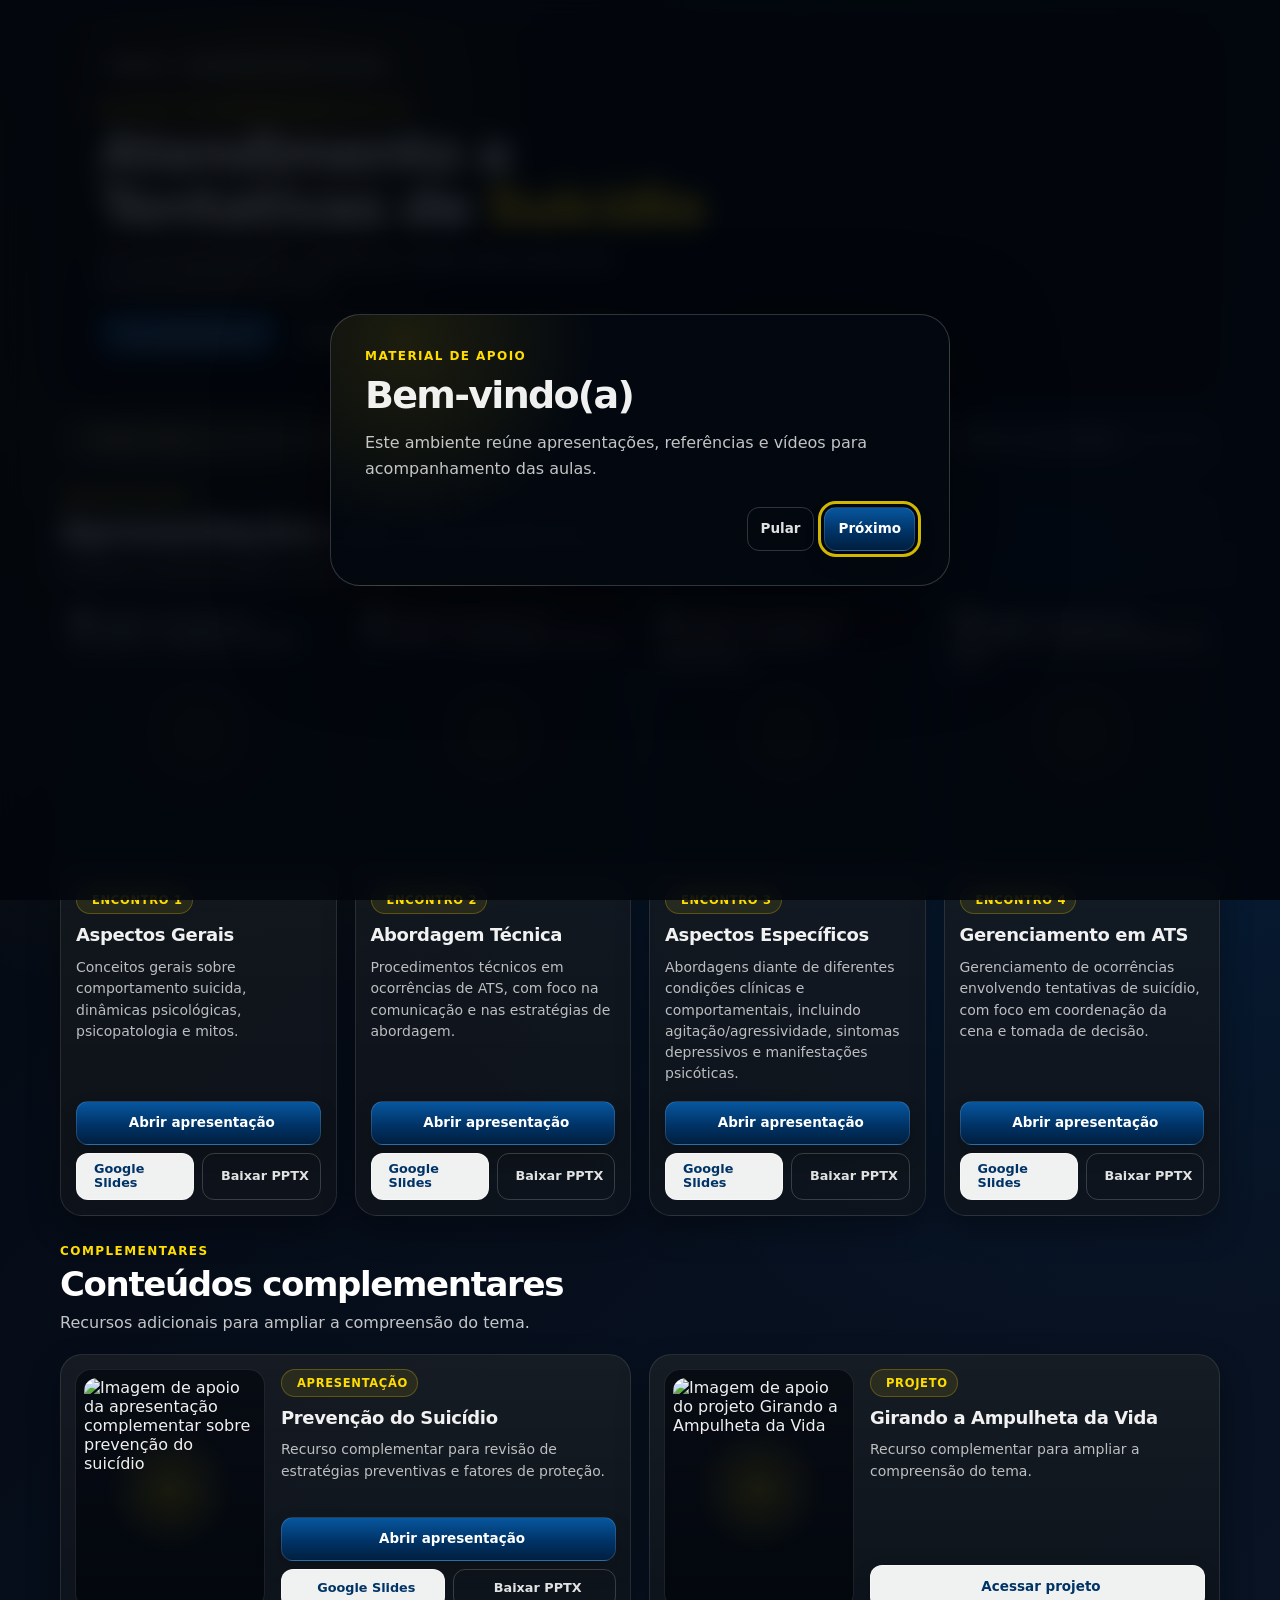
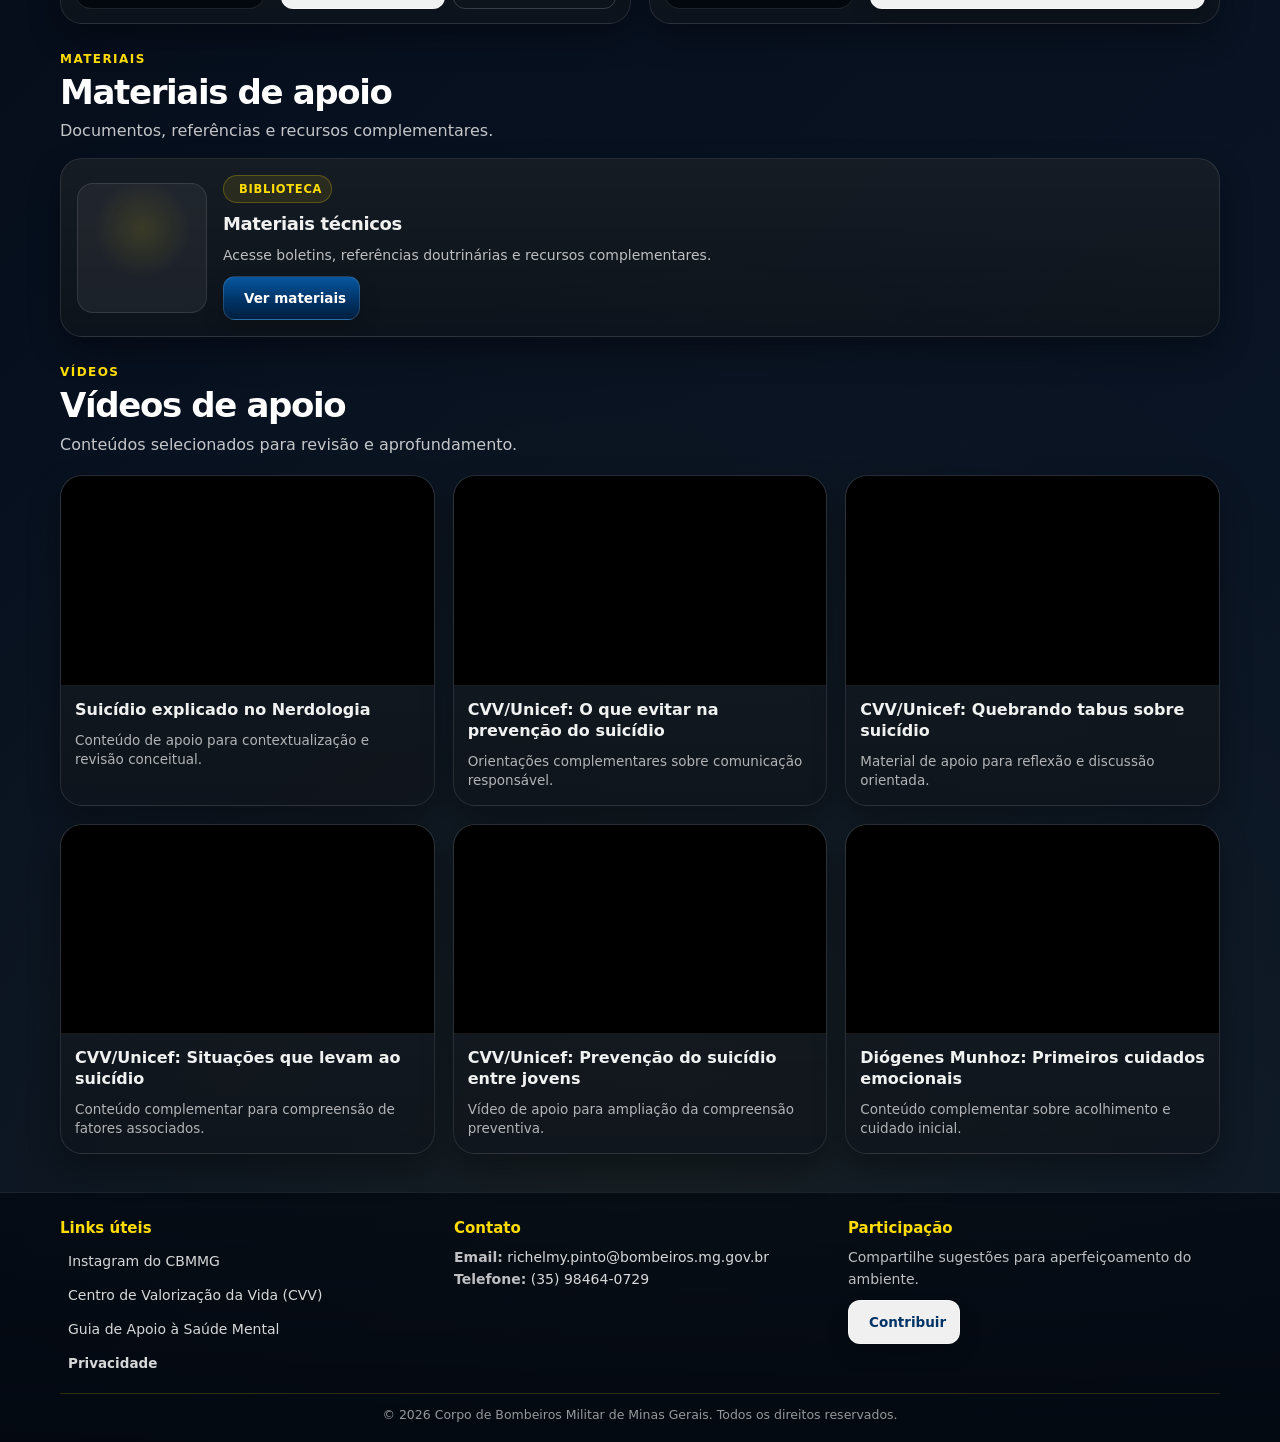
==== index.html @ cef14d85 "refactor: consolida UX acessibilidade e manutenção" ====
<!DOCTYPE html>
<html lang="pt-BR">
<head>
<meta charset="UTF-8"><meta name="viewport" content="width=device-width,initial-scale=1"><meta name="theme-color" content="#07101f">
<meta name="description" content="Material de apoio às aulas de Atendimento a Tentativas de Suicídio - CBMMG"><meta name="keywords" content="ATS, CBMMG, atendimento a tentativas de suicídio, material de apoio, bombeiros, saúde mental"><meta name="author" content="Major BM Richelmy Murta Pinto">
<meta property="og:title" content="Atendimento a Tentativas de Suicídio - Material de Apoio às Aulas"><meta property="og:description" content="Consulte apresentações, referências e vídeos selecionados para acompanhamento das aulas."><meta property="og:image" content="https://i.pinimg.com/originals/33/9d/0c/339d0cc2f05bbb719debe6a5efb414dd.jpg"><meta property="og:url" content="https://ricmurtapsicologia.github.io/Curso-ATS/"><meta property="og:type" content="website">
<title>Atendimento a Tentativas de Suicídio | Material de Apoio às Aulas</title>
<link rel="icon" href='data:image/svg+xml,<svg xmlns="http://www.w3.org/2000/svg" viewBox="0 0 64 64"><rect width="64" height="64" rx="12" fill="%2307101f"/><path d="M32 11l5.2 10.5L49 23.2l-8.5 8.3 2 11.7L32 37.7 21.5 43.2l2-11.7L15 23.2l11.8-1.7z" fill="%23ffdd00"/></svg>'>
<link rel="stylesheet" href="https://cdn.jsdelivr.net/npm/remixicon@4.3.0/fonts/remixicon.css"><link rel="stylesheet" href="styles.css">
<script defer src="https://www.googletagmanager.com/gtag/js?id=G-38D052F915"></script><script>window.dataLayer=window.dataLayer||[];function gtag(){dataLayer.push(arguments)}gtag("js",new Date());gtag("config","G-38D052F915",{anonymize_ip:true});</script>
</head>
<body>
<a class="skip-link" href="#conteudo">Pular para o conteúdo</a>
<div id="splash-screen" role="status" aria-live="polite" aria-atomic="true"><div class="loader" aria-hidden="true"></div><h1>Carregando material de apoio às aulas de ATS</h1><p>Preparando o ambiente.</p></div>
<div id="onboarding" role="dialog" aria-modal="true" aria-labelledby="onboarding-heading-1" aria-hidden="true"><div class="onboarding-panel"><div class="onboarding-slide" id="onboarding-slide-1"><span class="onboarding-kicker">Material de apoio</span><h2 id="onboarding-heading-1">Bem-vindo(a)</h2><p>Este ambiente reúne apresentações, referências e vídeos para acompanhamento das aulas.</p></div><div class="onboarding-slide" id="onboarding-slide-2" hidden><span class="onboarding-kicker">Organização</span><h2 id="onboarding-heading-2">O que você encontrará</h2><p>Encontros principais, conteúdos complementares, materiais técnicos e vídeos para revisão.</p></div><div class="onboarding-slide" id="onboarding-slide-3" hidden><span class="onboarding-kicker">Trilha de estudo</span><h2 id="onboarding-heading-3">Comece pela sequência</h2><p>Siga os Encontros 1 a 4. Depois, consulte os demais recursos conforme a necessidade.</p></div><div class="onboarding-buttons"><button id="skip-btn" class="btn ghost" type="button">Pular</button><button id="next-btn" class="btn" type="button">Próximo</button></div></div></div>
<header class="site-header"><div class="hero-content"><div class="brand-line" aria-label="Identificação institucional"><i class="ri-star-fill" aria-hidden="true"></i><span>CBMMG • Conteúdo institucional</span></div><div class="hero-main"><span class="hero-kicker">Material de apoio às aulas de ATS</span><h1 class="hero-title">Atendimento a Tentativas de <span class="accent">Suicídio</span></h1><p class="hero-text">Consulte apresentações, referências e vídeos selecionados para acompanhamento das aulas.</p><div class="hero-actions"><a class="btn" href="#trilha"><i class="ri-route-line" aria-hidden="true"></i> Ver apresentações</a><a class="btn ghost" href="#videos"><i class="ri-video-line" aria-hidden="true"></i> Ver vídeos</a><button id="how-to-btn" class="btn ghost" type="button"><i class="ri-question-line" aria-hidden="true"></i> Como usar este ambiente</button></div></div></div></header>
<main id="conteudo"><section class="start-note" aria-label="Orientação de uso"><i class="ri-compass-3-line" aria-hidden="true"></i><div><strong>Comece aqui:</strong> siga os Encontros 1 a 4 na sequência. Depois, consulte os conteúdos complementares, materiais e vídeos conforme a necessidade.</div></section>
<section id="trilha" aria-labelledby="trilha-title"><div class="section-head"><span class="section-kicker">Apresentações</span><h2 class="section-title" id="trilha-title">Apresentações dos encontros</h2><p class="section-text">Consulte as apresentações utilizadas nos encontros de ATS.</p></div><div class="lessons-grid">
<article class="lesson-card" data-title="Encontro 1: Aspectos Gerais"><div class="card-image"><img loading="lazy" decoding="async" src="https://i.pinimg.com/originals/33/9d/0c/339d0cc2f05bbb719debe6a5efb414dd.jpg" alt="Imagem de apoio do Encontro 1: Aspectos Gerais"></div><div class="card-body"><span class="badge"><i class="ri-slideshow-2-line" aria-hidden="true"></i> Encontro 1</span><h3>Aspectos Gerais</h3><p>Conceitos gerais sobre comportamento suicida, dinâmicas psicológicas, psicopatologia e mitos.</p><div class="card-actions"><a class="btn open-slide" data-slide-id="1JaUe1ANJjWOAY2fzWHxFe-aiKbUwLAJB" href="https://docs.google.com/presentation/d/1JaUe1ANJjWOAY2fzWHxFe-aiKbUwLAJB/view"><i class="ri-slideshow-2-line" aria-hidden="true"></i> Abrir apresentação</a><div class="secondary-actions"><a class="btn secondary compact" href="https://docs.google.com/presentation/d/1JaUe1ANJjWOAY2fzWHxFe-aiKbUwLAJB/view" target="_blank" rel="noopener noreferrer"><i class="ri-external-link-line" aria-hidden="true"></i> Google Slides</a><a class="btn ghost compact" href="https://docs.google.com/presentation/d/1JaUe1ANJjWOAY2fzWHxFe-aiKbUwLAJB/export/pptx" target="_blank" rel="noopener noreferrer"><i class="ri-download-2-line" aria-hidden="true"></i> Baixar PPTX</a></div></div></div></article>
<article class="lesson-card" data-title="Encontro 2: Abordagem Técnica"><div class="card-image"><img loading="lazy" decoding="async" src="https://i.pinimg.com/736x/55/bc/eb/55bceb38f978b7d0c9d4eaf64054ccfb.jpg" alt="Imagem de apoio do Encontro 2: Abordagem Técnica"></div><div class="card-body"><span class="badge"><i class="ri-slideshow-2-line" aria-hidden="true"></i> Encontro 2</span><h3>Abordagem Técnica</h3><p>Procedimentos técnicos em ocorrências de ATS, com foco na comunicação e nas estratégias de abordagem.</p><div class="card-actions"><a class="btn open-slide" data-slide-id="1oGkMsxGiAsvUPYueQqx00Z8CC7115Nbs" href="https://docs.google.com/presentation/d/1oGkMsxGiAsvUPYueQqx00Z8CC7115Nbs/view"><i class="ri-slideshow-2-line" aria-hidden="true"></i> Abrir apresentação</a><div class="secondary-actions"><a class="btn secondary compact" href="https://docs.google.com/presentation/d/1oGkMsxGiAsvUPYueQqx00Z8CC7115Nbs/view" target="_blank" rel="noopener noreferrer"><i class="ri-external-link-line" aria-hidden="true"></i> Google Slides</a><a class="btn ghost compact" href="https://docs.google.com/presentation/d/1oGkMsxGiAsvUPYueQqx00Z8CC7115Nbs/export/pptx" target="_blank" rel="noopener noreferrer"><i class="ri-download-2-line" aria-hidden="true"></i> Baixar PPTX</a></div></div></div></article>
<article class="lesson-card" data-title="Encontro 3: Aspectos Específicos"><div class="card-image"><img loading="lazy" decoding="async" src="https://i.pinimg.com/736x/56/4d/63/564d63712210ee0e48975b8c57392db7.jpg" alt="Imagem de apoio do Encontro 3: Aspectos Específicos"></div><div class="card-body"><span class="badge"><i class="ri-slideshow-2-line" aria-hidden="true"></i> Encontro 3</span><h3>Aspectos Específicos</h3><p>Abordagens diante de diferentes condições clínicas e comportamentais, incluindo agitação/agressividade, sintomas depressivos e manifestações psicóticas.</p><div class="card-actions"><a class="btn open-slide" data-slide-id="1AN2XM7zEMdfKOsQcla39XqN-fpWq_ovp" href="https://docs.google.com/presentation/d/1AN2XM7zEMdfKOsQcla39XqN-fpWq_ovp/view"><i class="ri-slideshow-2-line" aria-hidden="true"></i> Abrir apresentação</a><div class="secondary-actions"><a class="btn secondary compact" href="https://docs.google.com/presentation/d/1AN2XM7zEMdfKOsQcla39XqN-fpWq_ovp/view" target="_blank" rel="noopener noreferrer"><i class="ri-external-link-line" aria-hidden="true"></i> Google Slides</a><a class="btn ghost compact" href="https://docs.google.com/presentation/d/1AN2XM7zEMdfKOsQcla39XqN-fpWq_ovp/export/pptx" target="_blank" rel="noopener noreferrer"><i class="ri-download-2-line" aria-hidden="true"></i> Baixar PPTX</a></div></div></div></article>
<article class="lesson-card" data-title="Encontro 4: Gerenciamento em ATS"><div class="card-image"><img loading="lazy" decoding="async" src="https://i.pinimg.com/736x/31/ee/eb/31eeeb7ac1c85fefe0525766da7affe7.jpg" alt="Imagem de apoio do Encontro 4: Gerenciamento em ATS"></div><div class="card-body"><span class="badge"><i class="ri-slideshow-2-line" aria-hidden="true"></i> Encontro 4</span><h3>Gerenciamento em ATS</h3><p>Gerenciamento de ocorrências envolvendo tentativas de suicídio, com foco em coordenação da cena e tomada de decisão.</p><div class="card-actions"><a class="btn open-slide" data-slide-id="1_6dVFpv3trAtLAd2dXSrZbMris95jy1B" href="https://docs.google.com/presentation/d/1_6dVFpv3trAtLAd2dXSrZbMris95jy1B/view"><i class="ri-slideshow-2-line" aria-hidden="true"></i> Abrir apresentação</a><div class="secondary-actions"><a class="btn secondary compact" href="https://docs.google.com/presentation/d/1_6dVFpv3trAtLAd2dXSrZbMris95jy1B/view" target="_blank" rel="noopener noreferrer"><i class="ri-external-link-line" aria-hidden="true"></i> Google Slides</a><a class="btn ghost compact" href="https://docs.google.com/presentation/d/1_6dVFpv3trAtLAd2dXSrZbMris95jy1B/export/pptx" target="_blank" rel="noopener noreferrer"><i class="ri-download-2-line" aria-hidden="true"></i> Baixar PPTX</a></div></div></div></article>
</div></section>
<section id="complementares" aria-labelledby="complementares-title"><div class="section-head"><span class="section-kicker">Complementares</span><h2 class="section-title" id="complementares-title">Conteúdos complementares</h2><p class="section-text">Recursos adicionais para ampliar a compreensão do tema.</p></div><div class="complementary-grid">
<article class="complementary-card" data-title="Aula Bônus: Prevenção ao Suicídio"><div class="complementary-image"><img loading="lazy" decoding="async" src="https://i.pinimg.com/736x/1a/2d/aa/1a2daa75e43e77ffd0f79a59de17ae6b.jpg" alt="Imagem de apoio da apresentação complementar sobre prevenção do suicídio"></div><div class="complementary-content"><span class="badge"><i class="ri-star-line" aria-hidden="true"></i> Apresentação</span><h3>Prevenção do Suicídio</h3><p>Recurso complementar para revisão de estratégias preventivas e fatores de proteção.</p><div class="card-actions"><a class="btn open-slide" data-slide-id="12PpmEAJo3aw_3sGfZRHHQKHKg57wAZvv" href="https://docs.google.com/presentation/d/12PpmEAJo3aw_3sGfZRHHQKHKg57wAZvv/view"><i class="ri-slideshow-2-line" aria-hidden="true"></i> Abrir apresentação</a><div class="secondary-actions"><a class="btn secondary compact" href="https://docs.google.com/presentation/d/12PpmEAJo3aw_3sGfZRHHQKHKg57wAZvv/view" target="_blank" rel="noopener noreferrer"><i class="ri-external-link-line" aria-hidden="true"></i> Google Slides</a><a class="btn ghost compact" href="https://docs.google.com/presentation/d/12PpmEAJo3aw_3sGfZRHHQKHKg57wAZvv/export/pptx" target="_blank" rel="noopener noreferrer"><i class="ri-download-2-line" aria-hidden="true"></i> Baixar PPTX</a></div></div></div></article>
<article class="complementary-card"><div class="complementary-image"><img loading="lazy" decoding="async" src="https://i.pinimg.com/736x/46/a2/33/46a2335ebc2074b6df9a9774ce9cfd5d.jpg" alt="Imagem de apoio do projeto Girando a Ampulheta da Vida"></div><div class="complementary-content"><span class="badge"><i class="ri-mic-line" aria-hidden="true"></i> Projeto</span><h3>Girando a Ampulheta da Vida</h3><p>Recurso complementar para ampliar a compreensão do tema.</p><div class="card-actions"><a class="btn secondary" href="https://ricmurtapsicologia.github.io/Podcast-ATS-CBMMG/" target="_blank" rel="noopener noreferrer"><i class="ri-external-link-line" aria-hidden="true"></i> Acessar projeto</a></div></div></article>
</div></section>
<section id="materiais" aria-labelledby="materiais-title"><div class="section-head"><span class="section-kicker">Materiais</span><h2 class="section-title" id="materiais-title">Materiais de apoio</h2><p class="section-text">Documentos, referências e recursos complementares.</p></div><article class="support-panel"><div class="support-icon" aria-hidden="true"><i class="ri-folder-open-line"></i></div><div class="support-content"><span class="badge"><i class="ri-folder-open-line" aria-hidden="true"></i> Biblioteca</span><h3>Materiais técnicos</h3><p>Acesse boletins, referências doutrinárias e recursos complementares.</p><button id="materials-btn" class="btn" type="button" aria-expanded="false" aria-controls="materials-links"><i class="ri-arrow-down-s-line" aria-hidden="true"></i> Ver materiais</button><div id="materials-links" class="hidden-links" aria-hidden="true"><span class="resource-group">Doutrina e referências</span><a href="https://drive.google.com/file/d/1iQIiE9gXo64CtaxMDdpeoaZ9Jp3TqLW1/view?usp=sharing" target="_blank" rel="noopener noreferrer">Boletim Epidemiológico Nº 30 (2017)</a><a href="https://drive.google.com/file/d/19G98R3O4MKzOSiEWULyv13u4e_t_L57p/view?usp=drive_link" target="_blank" rel="noopener noreferrer">Boletim Epidemiológico Nº 15 (2019)</a><a href="https://drive.google.com/file/d/142Xo_BKypSz7PInWKay5y-8X--O8gYjO/view?usp=sharing" target="_blank" rel="noopener noreferrer">Boletim Epidemiológico Nº 33 (2021)</a><a href="https://drive.google.com/file/d/1CmZ5pAgDNk7OhPZkM0mgHANYj9PTVaBa/view?usp=drive_link" target="_blank" rel="noopener noreferrer">Boletim Epidemiológico Nº 04 (2024)</a><a href="https://drive.google.com/file/d/1QW7Wzr6GgBHctNKf7oqTC_I1D0OMHxfA/view?usp=drive_link" target="_blank" rel="noopener noreferrer">ITO Nº 30 (Protocolo de ATS CBMMG)</a><span class="resource-group">Recursos complementares</span><a href="https://play.google.com/store/apps/details?id=es.aciliainternet.prevensuic&hl=pt_BR&pli=1" target="_blank" rel="noopener noreferrer">Aplicativo PREVENSUIC</a><a href="https://www.youtube.com/watch?v=85pQAwyNgYI" target="_blank" rel="noopener noreferrer">Respiração Quadrada (Ansiedade)</a></div></div></article></section>
<section id="videos" aria-labelledby="videos-title"><div class="section-head"><span class="section-kicker">Vídeos</span><h2 class="section-title" id="videos-title">Vídeos de apoio</h2><p class="section-text">Conteúdos selecionados para revisão e aprofundamento.</p></div><div class="videos-box" aria-label="Vídeos selecionados">
<article class="video-card"><div class="video-frame"><iframe loading="lazy" src="https://www.youtube.com/embed/gJBlY3opAVU" title="Suicídio explicado no Nerdologia" allow="accelerometer; autoplay; clipboard-write; encrypted-media; gyroscope; picture-in-picture; web-share" allowfullscreen></iframe></div><div class="video-body"><h3>Suicídio explicado no Nerdologia</h3><p>Conteúdo de apoio para contextualização e revisão conceitual.</p></div></article>
<article class="video-card"><div class="video-frame"><iframe loading="lazy" src="https://www.youtube.com/embed/N88STTQVaE8" title="CVV/Unicef: O que evitar na prevenção do suicídio" allow="accelerometer; autoplay; clipboard-write; encrypted-media; gyroscope; picture-in-picture; web-share" allowfullscreen></iframe></div><div class="video-body"><h3>CVV/Unicef: O que evitar na prevenção do suicídio</h3><p>Orientações complementares sobre comunicação responsável.</p></div></article>
<article class="video-card"><div class="video-frame"><iframe loading="lazy" src="https://www.youtube.com/embed/VW3mvMz5AXs" title="CVV/Unicef: Quebrando tabus sobre suicídio" allow="accelerometer; autoplay; clipboard-write; encrypted-media; gyroscope; picture-in-picture; web-share" allowfullscreen></iframe></div><div class="video-body"><h3>CVV/Unicef: Quebrando tabus sobre suicídio</h3><p>Material de apoio para reflexão e discussão orientada.</p></div></article>
<article class="video-card"><div class="video-frame"><iframe loading="lazy" src="https://www.youtube.com/embed/YmIIiuaJgkk" title="CVV/Unicef: Situações que levam ao suicídio" allow="accelerometer; autoplay; clipboard-write; encrypted-media; gyroscope; picture-in-picture; web-share" allowfullscreen></iframe></div><div class="video-body"><h3>CVV/Unicef: Situações que levam ao suicídio</h3><p>Conteúdo complementar para compreensão de fatores associados.</p></div></article>
<article class="video-card"><div class="video-frame"><iframe loading="lazy" src="https://www.youtube.com/embed/BbJi72PmDXI" title="CVV/Unicef: Prevenção do suicídio entre jovens" allow="accelerometer; autoplay; clipboard-write; encrypted-media; gyroscope; picture-in-picture; web-share" allowfullscreen></iframe></div><div class="video-body"><h3>CVV/Unicef: Prevenção do suicídio entre jovens</h3><p>Vídeo de apoio para ampliação da compreensão preventiva.</p></div></article>
<article class="video-card"><div class="video-frame"><iframe loading="lazy" src="https://www.youtube.com/embed/w6qQW5neQek" title="Diógenes Munhoz: Primeiros cuidados emocionais" allow="accelerometer; autoplay; clipboard-write; encrypted-media; gyroscope; picture-in-picture; web-share" allowfullscreen></iframe></div><div class="video-body"><h3>Diógenes Munhoz: Primeiros cuidados emocionais</h3><p>Conteúdo complementar sobre acolhimento e cuidado inicial.</p></div></article>
</div></section></main>
<footer><div class="footer-container"><div class="footer-col"><h4>Links úteis</h4><ul><li><a class="footer-link" href="https://www.instagram.com/bombeirosmg/?theme=dark" target="_blank" rel="noopener noreferrer"><i class="ri-instagram-line" aria-hidden="true"></i> Instagram do CBMMG</a></li><li><a class="footer-link" href="https://cvv.org.br/" target="_blank" rel="noopener noreferrer"><i class="ri-heart-pulse-line" aria-hidden="true"></i> Centro de Valorização da Vida (CVV)</a></li><li><a class="footer-link" href="https://ricmurtapsicologia.github.io/Guia-de-Apoio-a-Saude-Mental/" target="_blank" rel="noopener noreferrer"><i class="ri-book-open-line" aria-hidden="true"></i> Guia de Apoio à Saúde Mental</a></li><li><button id="privacy-btn" class="btn text-button footer-link" type="button"><i class="ri-shield-check-line" aria-hidden="true"></i> Privacidade</button></li></ul></div><div class="footer-col"><h4>Contato</h4><p><strong>Email:</strong> <a href="mailto:richelmy.pinto@bombeiros.mg.gov.br">richelmy.pinto@bombeiros.mg.gov.br</a></p><p><strong>Telefone:</strong> <a href="tel:+5535984640729">(35) 98464-0729</a></p></div><div class="footer-col"><h4>Participação</h4><p>Compartilhe sugestões para aperfeiçoamento do ambiente.</p><p style="margin-top:10px"><a class="btn secondary" href="https://wa.me/5535984640729?text=Olá,%20tenho%20uma%20sugestão!" target="_blank" rel="noopener noreferrer"><i class="ri-whatsapp-line" aria-hidden="true"></i> Contribuir</a></p></div></div><div class="footer-bottom"><p>© 2026 Corpo de Bombeiros Militar de Minas Gerais. Todos os direitos reservados.</p></div></footer>
<dialog id="slidesViewer" class="modal viewer" aria-labelledby="slidesTitle"><div class="modal-head"><strong id="slidesTitle"><i class="ri-slideshow-2-line" aria-hidden="true"></i> Apresentação</strong><button id="closeX" class="btn ghost" type="button" aria-label="Fechar visualizador de slides"><i class="ri-close-line" aria-hidden="true"></i></button></div><div class="layout"><div class="controls"><a id="openExternal" class="btn secondary" target="_blank" rel="noopener noreferrer"><i class="ri-external-link-line" aria-hidden="true"></i> Abrir no Google Slides</a><a id="downloadPptx" class="btn ghost" target="_blank" rel="noopener noreferrer"><i class="ri-download-2-line" aria-hidden="true"></i> Baixar PPTX</a><span class="tip">Use os controles do próprio Google Slides dentro da apresentação. Isso evita falhas de navegação entre diferentes decks.</span></div><div class="frame-wrap"><iframe id="slidesFrame" title="Visualização de slides" allow="autoplay; fullscreen" referrerpolicy="strict-origin-when-cross-origin"></iframe></div></div><div class="modal-actions"><button id="slidesClose" class="btn ghost" type="button"><i class="ri-close-circle-line" aria-hidden="true"></i> Encerrar</button></div></dialog>
<dialog id="privacyDialog" class="modal" aria-labelledby="privacyTitle"><div class="modal-head"><strong id="privacyTitle"><i class="ri-shield-check-line" aria-hidden="true"></i> Privacidade</strong><button id="privacyCloseX" class="btn ghost" type="button" aria-label="Fechar informações de privacidade"><i class="ri-close-line" aria-hidden="true"></i></button></div><div class="privacy-body"><p>Este ambiente utiliza Google Analytics para métricas gerais de navegação. A configuração solicita anonimização do endereço IP quando suportada pelo serviço.</p><p>Apresentações, vídeos e alguns materiais são carregados ou abertos por serviços externos, como Google, YouTube, Google Drive e outros sites indicados na própria página. Esses serviços possuem políticas de privacidade próprias.</p><p>O antigo chat externo foi removido para reduzir dependências, rastreamento e interferências na experiência de estudo.</p></div><div class="modal-actions"><button id="privacyClose" class="btn ghost" type="button">Fechar</button></div></dialog>
<script src="app.js" defer></script>
</body></html>
---- styles.css ----
:root{--bg0:#03060b;--bg1:#07101f;--bg2:#0b1728;--navy:#003366;--navy2:#07569f;--navy3:#001f3f;--gold:#ffdd00;--white:#fff;--text:rgba(255,255,255,.94);--soft:rgba(255,255,255,.76);--muted:rgba(255,255,255,.62);--stroke:rgba(255,255,255,.10);--stroke2:rgba(255,255,255,.18);--r-xl:30px;--r-lg:22px;--r-md:16px;--r-sm:12px;--shadow-xl:0 34px 100px rgba(0,0,0,.58);--shadow-lg:0 22px 58px rgba(0,0,0,.44);--shadow-md:0 14px 32px rgba(0,0,0,.32);--font:system-ui,-apple-system,BlinkMacSystemFont,"Segoe UI",Roboto,Arial,sans-serif;--hero:url("https://i.pinimg.com/736x/29/42/2a/29422ad8bed8166ef119bcef4792218f.jpg");--fast:140ms ease;--base:220ms ease}*,:before,:after{box-sizing:border-box}html{min-height:100%;scroll-behavior:smooth;-webkit-text-size-adjust:100%;text-size-adjust:100%}body{min-height:100vh;margin:0;overflow-x:hidden;font-family:var(--font);color:var(--text);background:radial-gradient(circle at 16% 10%,rgba(255,221,0,.10),transparent 24%),radial-gradient(circle at 86% 18%,rgba(0,80,150,.25),transparent 30%),radial-gradient(circle at 50% 92%,rgba(255,221,0,.05),transparent 34%),linear-gradient(135deg,var(--bg0),var(--bg1) 48%,var(--bg2))}body:before{content:"";position:fixed;inset:0;z-index:-1;pointer-events:none;background:radial-gradient(circle at center,transparent,rgba(0,0,0,.46) 84%),linear-gradient(115deg,rgba(255,255,255,.035),transparent 34%)}a{color:inherit;text-decoration:none}button{font:inherit;border:0}img{display:block;max-width:100%}[hidden]{display:none!important}:focus-visible{outline:3px solid rgba(255,221,0,.82);outline-offset:3px;border-radius:10px}.skip-link{position:fixed;top:10px;left:10px;z-index:10010;transform:translateY(-160%);padding:10px 14px;border-radius:10px;background:var(--gold);color:#07101f;font-weight:850;transition:transform var(--fast)}.skip-link:focus{transform:translateY(0)}#splash-screen{position:fixed;inset:0;z-index:9999;display:flex;flex-direction:column;align-items:center;justify-content:center;gap:12px;padding:24px;text-align:center;background:radial-gradient(circle at 50% 30%,rgba(255,221,0,.14),transparent 28%),linear-gradient(135deg,var(--navy3),var(--bg0))}#splash-screen h1{max-width:720px;margin:0;font-size:clamp(21px,3vw,32px);line-height:1.14;letter-spacing:-.035em}#splash-screen p{margin:0;color:var(--soft);font-size:14px}.loader{width:40px;height:40px;border:3px solid rgba(255,255,255,.18);border-top-color:var(--gold);border-radius:50%;animation:spin .9s linear infinite}@keyframes spin{to{transform:rotate(360deg)}}#onboarding{position:fixed;inset:0;z-index:9998;display:none;align-items:center;justify-content:center;padding:22px;background:rgba(3,7,14,.84);backdrop-filter:blur(12px);-webkit-backdrop-filter:blur(12px)}#onboarding.is-visible{display:flex}.onboarding-panel{width:min(620px,100%);padding:clamp(22px,4vw,34px);border:1px solid var(--stroke2);border-radius:var(--r-xl);background:radial-gradient(circle at 12% 10%,rgba(255,221,0,.10),transparent 32%),linear-gradient(180deg,rgba(3,8,16,.98),rgba(3,8,16,.92));box-shadow:var(--shadow-xl)}.onboarding-kicker,.section-kicker,.hero-kicker{display:block;color:var(--gold);font-size:12px;font-weight:850;letter-spacing:.12em;text-transform:uppercase}.onboarding-kicker{margin-bottom:12px}.onboarding-slide h2{margin:0;font-size:clamp(26px,4vw,38px);line-height:1.08;letter-spacing:-.045em}.onboarding-slide p{margin:14px 0 0;color:var(--soft);line-height:1.6}.onboarding-buttons{display:flex;justify-content:flex-end;gap:10px;margin-top:26px}.site-header{width:min(1160px,calc(100% - 32px));margin:20px auto 0;overflow:hidden;border:1px solid var(--stroke);border-radius:var(--r-xl);background:linear-gradient(105deg,rgba(0,0,0,.84),rgba(0,0,0,.54) 50%,rgba(0,0,0,.88)),var(--hero) 62% center/cover no-repeat;box-shadow:var(--shadow-xl)}.hero-content{min-height:250px;display:flex;flex-direction:column;justify-content:space-between;padding:clamp(22px,3.8vw,38px);background:radial-gradient(circle at 18% 20%,rgba(255,221,0,.14),transparent 28%),linear-gradient(180deg,rgba(0,0,0,.06),rgba(0,0,0,.54))}.brand-line{display:inline-flex;align-items:center;gap:9px;width:fit-content;color:rgba(255,255,255,.90)}.brand-line i{color:var(--gold);font-size:17px}.brand-line span{font-size:12px;font-weight:850;letter-spacing:.085em;text-transform:uppercase}.hero-main{max-width:740px;margin-top:30px}.hero-kicker{margin-bottom:9px;font-weight:900;letter-spacing:.13em}.hero-title{margin:0;font-size:clamp(31px,4.4vw,54px);line-height:1;letter-spacing:-.055em;text-wrap:balance;text-shadow:0 7px 26px rgba(0,0,0,.54)}.hero-title .accent{color:var(--gold)}.hero-text{max-width:650px;margin:13px 0 0;color:rgba(255,255,255,.84);font-size:clamp(14px,1.25vw,16px);line-height:1.55;text-shadow:0 3px 12px rgba(0,0,0,.34)}.hero-actions{display:flex;flex-wrap:wrap;gap:10px;margin-top:18px}main{width:min(1160px,calc(100% - 32px));margin:18px auto 38px}.section-head{margin:28px 0 14px}.section-kicker{margin-bottom:7px}.section-title{margin:0;color:#fff;font-size:clamp(24px,2.7vw,34px);line-height:1.12;letter-spacing:-.04em}.section-text{max-width:650px;margin:8px 0 0;color:var(--soft);line-height:1.55}.start-note{display:flex;gap:12px;align-items:flex-start;padding:12px 15px;border:1px solid var(--stroke);border-radius:var(--r-lg);background:radial-gradient(circle at 8% 10%,rgba(255,221,0,.08),transparent 28%),rgba(255,255,255,.045);color:rgba(255,255,255,.78);font-size:14px;line-height:1.5}.start-note i{color:var(--gold);font-size:18px;flex:0 0 auto}.btn{display:inline-flex;align-items:center;justify-content:center;gap:7px;min-height:44px;padding:10px 13px;border:1px solid rgba(255,255,255,.14);border-radius:var(--r-sm);background:linear-gradient(180deg,var(--navy2),var(--navy) 56%,var(--navy3));color:#fff;font-size:13.5px;font-weight:850;line-height:1.15;cursor:pointer;box-shadow:0 10px 20px rgba(0,0,0,.20);transition:transform var(--fast),filter var(--fast),border-color var(--fast),background var(--fast)}.btn:hover{filter:brightness(1.08);transform:translateY(-1px);border-color:rgba(255,255,255,.22)}.btn:active{transform:none}.btn.secondary{background:rgba(255,255,255,.94);color:var(--navy);border-color:rgba(255,255,255,.44)}.btn.ghost{background:transparent;color:rgba(255,255,255,.88);border-color:rgba(255,255,255,.18);box-shadow:none}.btn.ghost:hover{background:rgba(255,255,255,.06)}.btn.compact{min-height:40px;padding:8px 10px;font-size:12.8px;box-shadow:none}.btn.text-button{padding:0;min-height:auto;border:0;background:none;box-shadow:none}.lessons-grid,.complementary-grid{display:grid;gap:18px;margin-top:18px}.lessons-grid{grid-template-columns:repeat(auto-fit,minmax(240px,1fr))}.complementary-grid{grid-template-columns:repeat(2,minmax(0,1fr))}.lesson-card,.complementary-card,.video-card,.support-panel{border:1px solid var(--stroke);border-radius:var(--r-lg);background:linear-gradient(180deg,rgba(255,255,255,.075),rgba(255,255,255,.04)),rgba(3,8,16,.78);box-shadow:var(--shadow-md);transition:transform var(--base),box-shadow var(--base),border-color var(--base)}.lesson-card:hover,.complementary-card:hover,.video-card:hover,.support-panel:hover{transform:translateY(-3px);border-color:var(--stroke2);box-shadow:var(--shadow-lg)}.lesson-card{width:100%;max-width:340px;justify-self:center;display:flex;flex-direction:column;overflow:hidden}.complementary-card{display:grid;grid-template-columns:190px 1fr;gap:16px;align-items:stretch;overflow:hidden;padding:14px}.card-image,.complementary-image{display:grid;place-items:center;overflow:hidden;background:radial-gradient(circle at 50% 50%,rgba(255,221,0,.08),transparent 42%),linear-gradient(180deg,rgba(3,7,14,.72),rgba(3,7,14,.94))}.card-image{aspect-ratio:4/5;max-height:270px;padding:10px;border-bottom:1px solid var(--stroke)}.complementary-image{min-height:240px;border:1px solid var(--stroke);border-radius:var(--r-md);padding:8px}.card-image img,.complementary-image img{width:100%;height:100%;object-fit:contain;object-position:center;border-radius:13px;transition:transform var(--base),filter var(--base)}.lesson-card:hover img,.complementary-card:hover img{transform:scale(1.015);filter:contrast(1.04) saturate(1.02)}.card-body,.complementary-content{display:flex;flex:1;flex-direction:column;gap:10px;padding:15px}.complementary-content{padding:0;justify-content:center}.badge{width:fit-content;display:inline-flex;align-items:center;gap:6px;padding:6px 9px;border:1px solid rgba(255,221,0,.24);border-radius:999px;background:rgba(255,221,0,.09);color:var(--gold);font-size:11.5px;font-weight:850;letter-spacing:.06em;text-transform:uppercase}.lesson-card h3,.complementary-card h3,.support-panel h3{margin:0;font-size:18px;line-height:1.25;letter-spacing:-.02em}.lesson-card p,.complementary-card p,.support-panel p{margin:0;color:rgba(255,255,255,.72);font-size:14px;line-height:1.52}.card-actions{display:grid;gap:8px;margin-top:auto;padding-top:6px}.secondary-actions{display:grid;grid-template-columns:1fr 1fr;gap:8px}.support-panel{display:grid;grid-template-columns:130px 1fr;gap:16px;align-items:center;padding:16px;overflow:hidden}.support-icon{width:100%;aspect-ratio:1;display:grid;place-items:center;border:1px solid var(--stroke);border-radius:var(--r-md);background:radial-gradient(circle at 50% 35%,rgba(255,221,0,.12),transparent 46%),rgba(255,255,255,.055);color:var(--gold);font-size:44px}.support-content{display:grid;gap:10px}.hidden-links{display:none;margin-top:10px;padding-top:10px;border-top:1px solid var(--stroke)}.hidden-links.is-visible{display:grid;gap:8px}.resource-group{margin:5px 0 1px;color:var(--gold);font-size:11px;font-weight:850;letter-spacing:.09em;text-transform:uppercase}.hidden-links a{display:flex;align-items:center;gap:8px;min-height:44px;padding:10px 11px;border:1px solid var(--stroke);border-radius:var(--r-sm);background:rgba(255,255,255,.055);font-size:13.5px;font-weight:750;line-height:1.25}.hidden-links a:before{content:"\ea6c";font-family:"remixicon";color:var(--gold);font-size:16px}.hidden-links a:hover{border-color:rgba(255,221,0,.24);background:rgba(255,221,0,.08)}#materials-btn{width:fit-content}#materials-btn i{transition:transform var(--base)}#materials-btn.active i{transform:rotate(180deg)}.videos-box{display:grid;grid-template-columns:repeat(3,minmax(0,1fr));gap:18px;margin-top:18px}.video-card{overflow:hidden}.video-frame{aspect-ratio:16/9;overflow:hidden;background:#000;border-bottom:1px solid var(--stroke)}.video-frame iframe{width:100%;height:100%;display:block;border:0}.video-body{display:flex;flex-direction:column;gap:10px;padding:14px}.video-body h3{margin:0;font-size:16px;line-height:1.3}.video-body p{margin:0;color:rgba(255,255,255,.68);font-size:13.5px;line-height:1.45}dialog{border:0;padding:0}dialog.modal{width:min(980px,96vw);max-width:96vw;border:1px solid var(--stroke2);border-radius:var(--r-lg);background:linear-gradient(180deg,rgba(3,8,16,.99),rgba(3,8,16,.96));color:#fff;box-shadow:0 24px 80px rgba(0,0,0,.62);overflow:hidden}dialog.modal::backdrop{background:rgba(2,8,23,.78);backdrop-filter:blur(3px)}.modal-head{display:flex;align-items:center;justify-content:space-between;gap:12px;padding:14px 16px;border-bottom:1px solid var(--stroke)}.modal-head strong{font-size:15px}.viewer .layout{display:grid;grid-template-columns:220px 1fr;gap:14px;padding:14px 16px}.viewer .controls{display:flex;flex-direction:column;gap:10px}.frame-wrap{width:100%;aspect-ratio:16/9;overflow:hidden;border:1px solid var(--stroke);border-radius:var(--r-md);background:#000}.viewer iframe{width:100%;height:100%;border:0}.tip{margin-top:auto;color:var(--muted);font-size:12.5px;line-height:1.45}.modal-actions{display:flex;justify-content:flex-end;gap:10px;padding:12px 16px 16px;border-top:1px solid var(--stroke)}.privacy-body{padding:18px 18px 2px}.privacy-body p{margin:0 0 13px;color:var(--soft);font-size:14px;line-height:1.6}footer{margin-top:36px;background:linear-gradient(180deg,rgba(3,8,16,.72),rgba(3,8,16,.92));border-top:1px solid var(--stroke)}.footer-container{width:min(1160px,calc(100% - 32px));display:grid;grid-template-columns:repeat(3,1fr);gap:22px;margin:auto;padding:26px 0 22px}.footer-col h4{margin:0 0 10px;color:var(--gold);font-size:15px}.footer-col p,.footer-col li{margin:0;color:rgba(255,255,255,.74);font-size:14px;line-height:1.55}.footer-col ul{display:grid;gap:8px;list-style:none;padding:0;margin:0}.footer-col a,.footer-col button{color:rgba(255,255,255,.84)}.footer-col a:hover,.footer-col button:hover{color:var(--gold)}.footer-link{display:inline-flex;align-items:center;gap:8px}.footer-link i{color:var(--gold);font-size:16px}.footer-bottom{width:min(1160px,calc(100% - 32px));margin:auto;padding:12px 0 18px;border-top:1px solid rgba(255,221,0,.18);text-align:center}.footer-bottom p{margin:0;color:rgba(255,255,255,.58);font-size:12.5px;line-height:1.45}@media(min-width:1440px){.site-header,main,.footer-container,.footer-bottom{width:min(1220px,calc(100% - 56px))}}@media(max-width:1200px){.site-header,main,.footer-container,.footer-bottom{width:min(1080px,calc(100% - 32px))}.secondary-actions{grid-template-columns:1fr}}@media(max-width:980px){.site-header,main,.footer-container,.footer-bottom{width:min(760px,calc(100% - 28px))}.lessons-grid,.complementary-grid,.videos-box{grid-template-columns:repeat(2,minmax(0,1fr))}.complementary-card{grid-template-columns:1fr}.support-panel{grid-template-columns:1fr}.support-icon{width:92px}.viewer .layout{grid-template-columns:1fr}.viewer .controls{display:grid;grid-template-columns:1fr 1fr}.footer-container{grid-template-columns:1fr}}@media(max-width:760px){.site-header,main,.footer-container,.footer-bottom{width:min(100% - 20px,100%)}.site-header{margin-top:10px;border-radius:22px;background:linear-gradient(105deg,rgba(0,0,0,.84),rgba(0,0,0,.56) 52%,rgba(0,0,0,.90)),var(--hero) center right/cover no-repeat}.hero-content{min-height:195px;padding:20px}.hero-main{margin-top:28px}.brand-line span,.hero-kicker{font-size:10.8px}.hero-title{font-size:clamp(30px,10vw,42px)}.hero-text,.section-text{font-size:14px}.lessons-grid,.complementary-grid,.videos-box{grid-template-columns:1fr;gap:14px;justify-items:center}.lesson-card,.complementary-card,.video-card,.support-panel{width:100%;max-width:360px;border-radius:18px}.lesson-card:hover,.complementary-card:hover,.video-card:hover,.support-panel:hover{transform:none}.card-image{max-height:none;padding:8px}.card-body,.complementary-content{gap:8px;padding:13px}.lesson-card h3,.complementary-card h3,.support-panel h3{font-size:17px}.lesson-card p,.complementary-card p,.support-panel p{font-size:14px;line-height:1.48}.secondary-actions{grid-template-columns:1fr 1fr}.btn{min-height:44px;font-size:13px}.btn.compact{min-height:42px;font-size:12.5px}.complementary-card{display:flex;flex-direction:column;padding:0}.complementary-image{aspect-ratio:4/5;width:100%;min-height:0;padding:8px;border:0;border-bottom:1px solid var(--stroke);border-radius:0}.support-panel{grid-template-columns:72px minmax(0,1fr);max-width:430px}.support-icon{width:72px;font-size:30px}.video-card{max-width:430px}.modal-actions{flex-direction:column}.modal-actions .btn,#materials-btn{width:100%}}@media(max-width:640px){.hero-actions,.onboarding-buttons{display:grid;grid-template-columns:1fr}.btn{width:100%}.start-note{font-size:13.5px}.secondary-actions{grid-template-columns:1fr}.support-panel{grid-template-columns:64px minmax(0,1fr);max-width:410px}.support-icon{width:64px;font-size:28px}.viewer .controls{grid-template-columns:1fr}}@media(max-width:480px){.site-header,main,.footer-container,.footer-bottom{width:min(100% - 16px,100%)}.hero-content{min-height:184px;padding:17px}.hero-title{font-size:clamp(28px,11vw,36px)}.section-title{font-size:24px}.lesson-card,.complementary-card{max-width:330px}}@media(prefers-reduced-motion:reduce){*,:before,:after{scroll-behavior:auto!important;transition:none!important;animation:none!important}.loader{animation:none!important}}
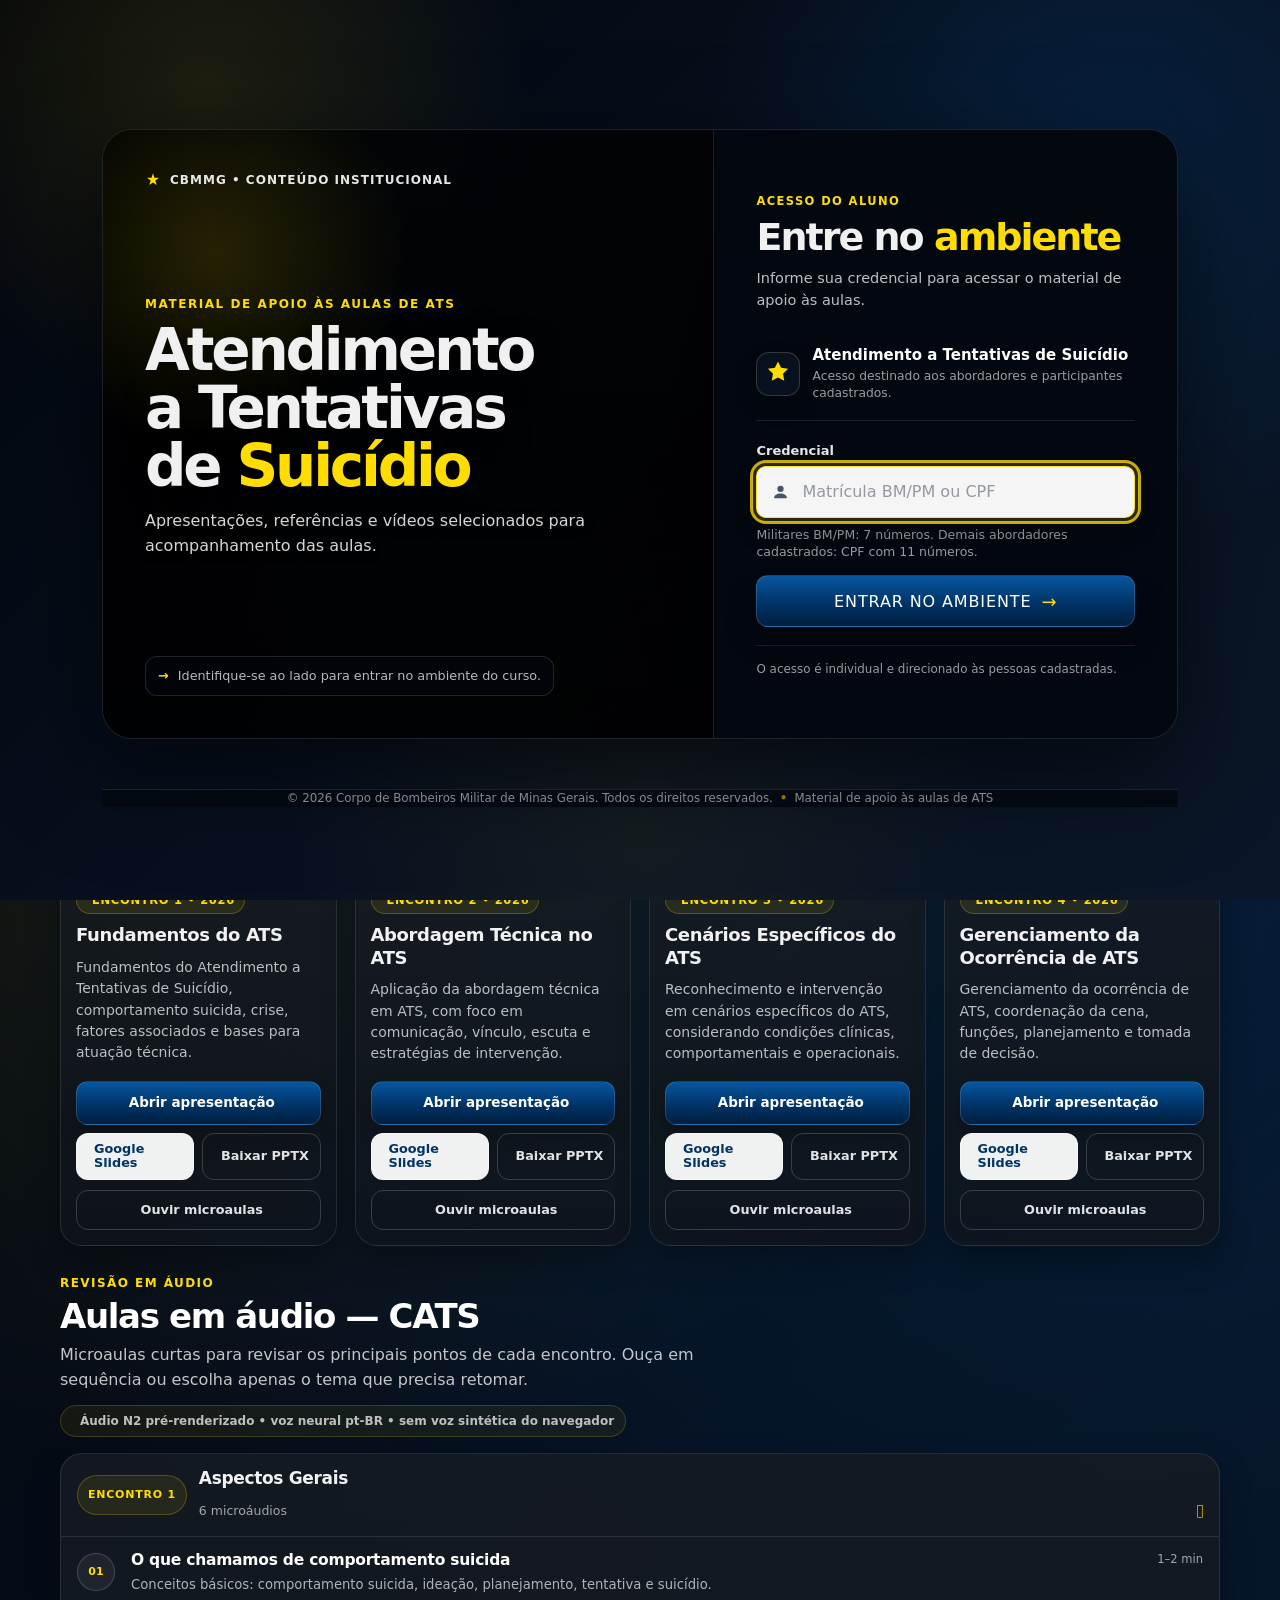
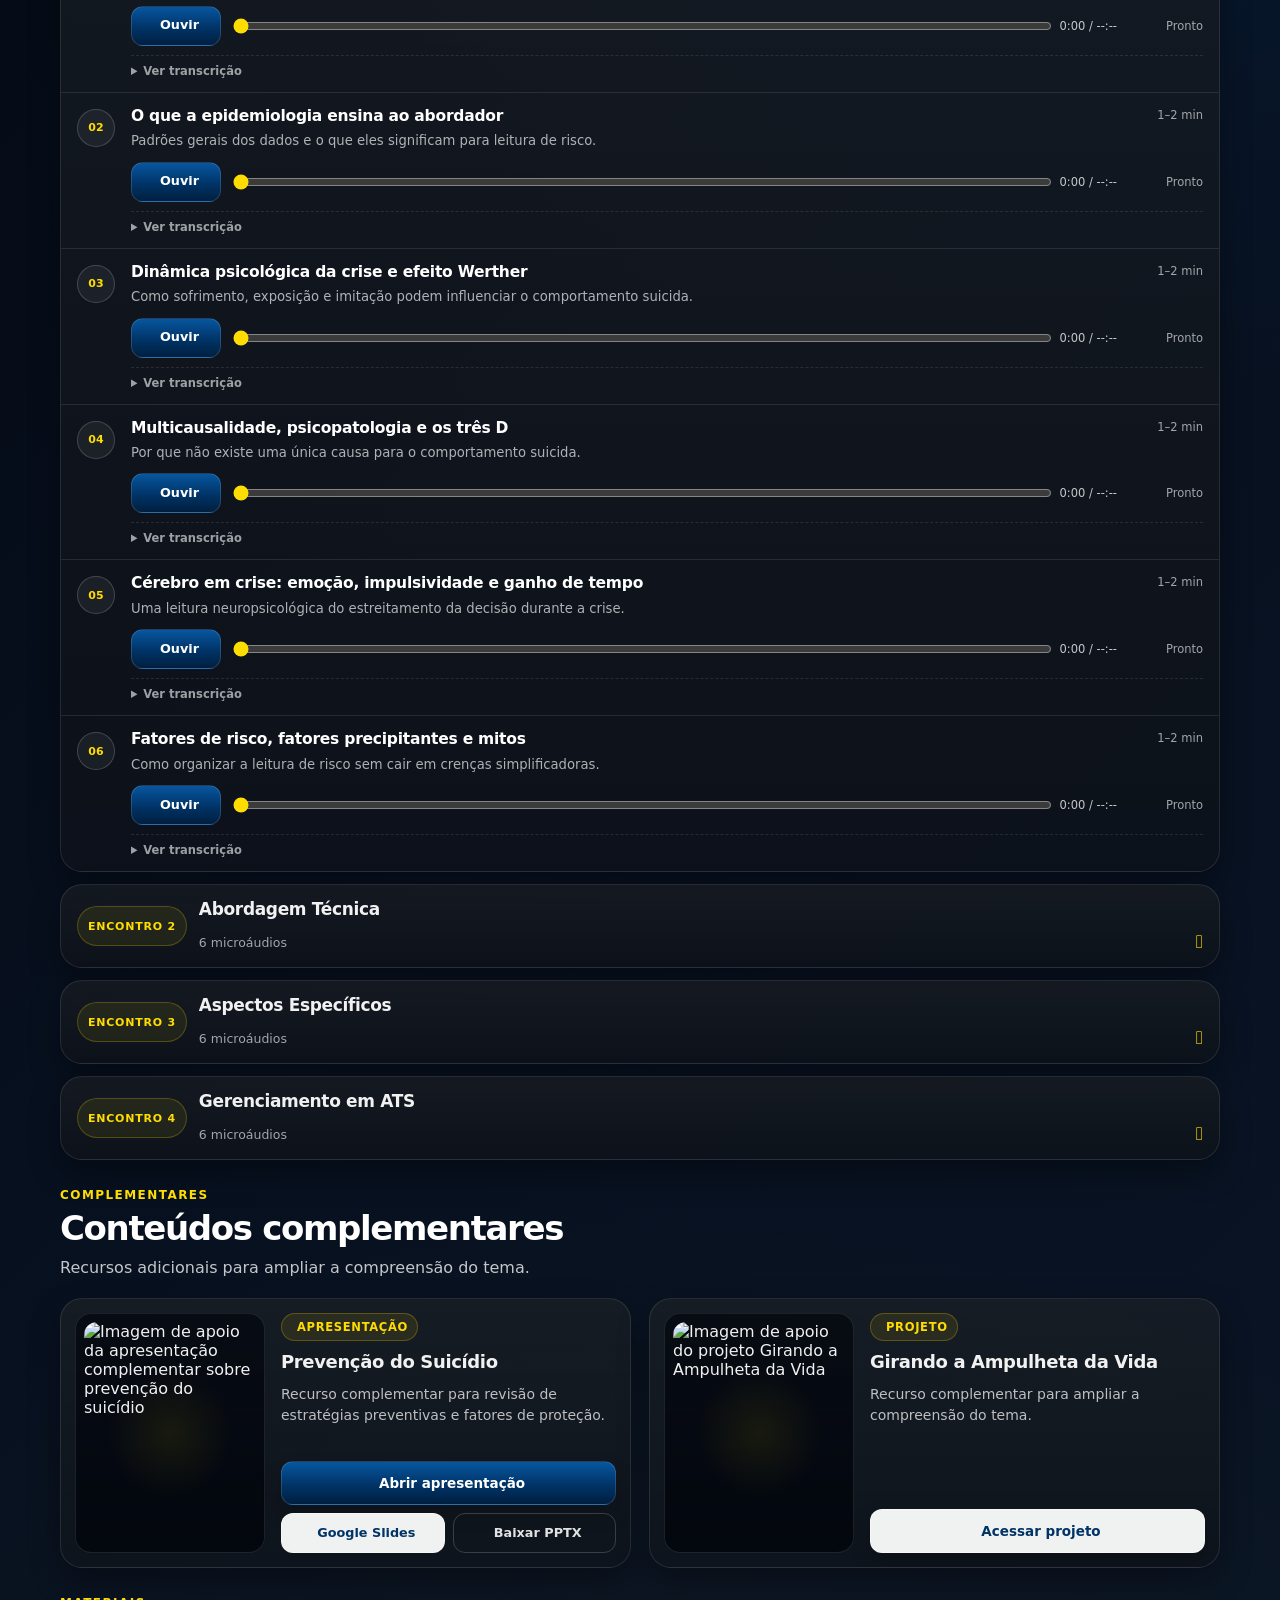
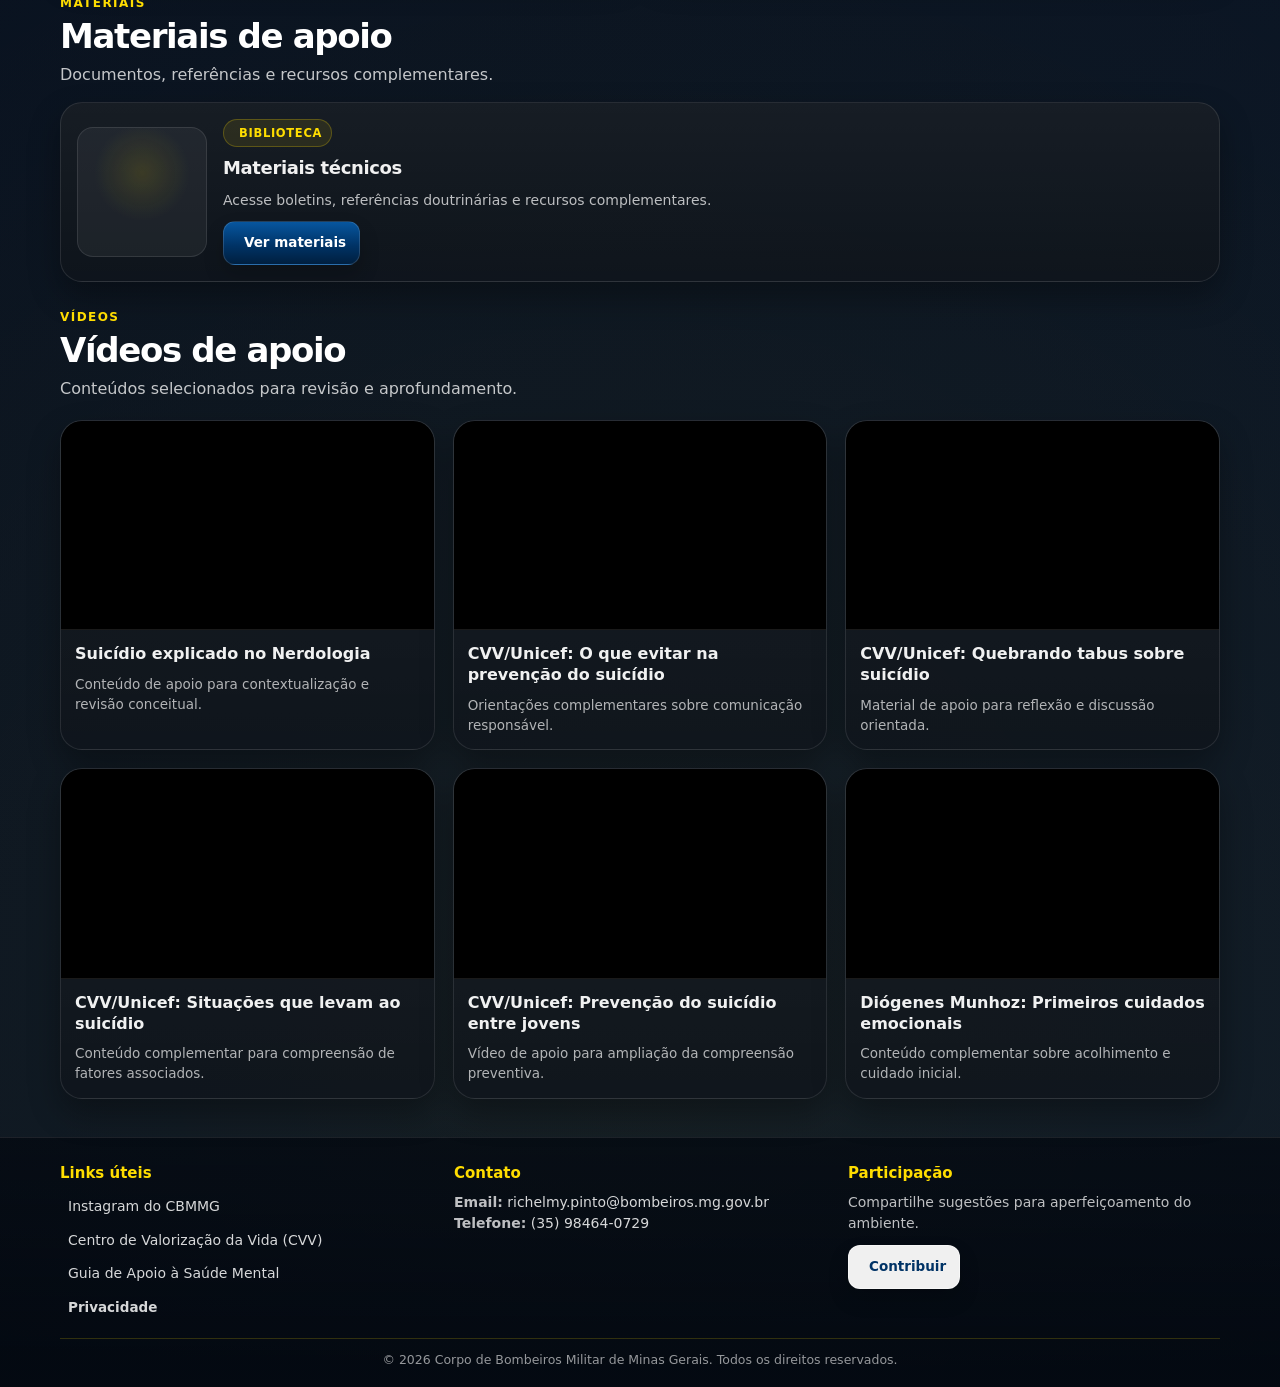
==== commit fbac7657: "Saneia histórico de autenticação e preserva versão canônica ATS 2026" ====
--- a/index.html
+++ b/index.html
@@ -2,12 +2,12 @@
 <html lang="pt-BR">
 <head>
 <meta charset="UTF-8"><meta name="viewport" content="width=device-width,initial-scale=1"><meta name="theme-color" content="#07101f">
+<meta name="robots" content="noindex,nofollow,noarchive"><meta name="googlebot" content="noindex,nofollow,noarchive">
 <meta name="description" content="Material de apoio às aulas de Atendimento a Tentativas de Suicídio - CBMMG"><meta name="keywords" content="ATS, CBMMG, atendimento a tentativas de suicídio, material de apoio, bombeiros, saúde mental"><meta name="author" content="Major BM Richelmy Murta Pinto">
 <meta property="og:title" content="Atendimento a Tentativas de Suicídio - Material de Apoio às Aulas"><meta property="og:description" content="Consulte apresentações, referências e vídeos selecionados para acompanhamento das aulas."><meta property="og:image" content="https://i.pinimg.com/originals/33/9d/0c/339d0cc2f05bbb719debe6a5efb414dd.jpg"><meta property="og:url" content="https://ricmurtapsicologia.github.io/Curso-ATS/"><meta property="og:type" content="website">
 <title>Atendimento a Tentativas de Suicídio | Material de Apoio às Aulas</title>
 <link rel="icon" href='data:image/svg+xml,<svg xmlns="http://www.w3.org/2000/svg" viewBox="0 0 64 64"><rect width="64" height="64" rx="12" fill="%2307101f"/><path d="M32 11l5.2 10.5L49 23.2l-8.5 8.3 2 11.7L32 37.7 21.5 43.2l2-11.7L15 23.2l11.8-1.7z" fill="%23ffdd00"/></svg>'>
-<link rel="stylesheet" href="https://cdn.jsdelivr.net/npm/remixicon@4.3.0/fonts/remixicon.css"><link rel="stylesheet" href="styles.css">
-<script defer src="https://www.googletagmanager.com/gtag/js?id=G-38D052F915"></script><script>window.dataLayer=window.dataLayer||[];function gtag(){dataLayer.push(arguments)}gtag("js",new Date());gtag("config","G-38D052F915",{anonymize_ip:true});</script>
+<link rel="stylesheet" href="https://cdn.jsdelivr.net/npm/remixicon@4.3.0/fonts/remixicon.css"><link rel="stylesheet" href="styles.css"><link rel="stylesheet" href="auth.css?v=20260905-2">
 </head>
 <body>
 <a class="skip-link" href="#conteudo">Pular para o conteúdo</a>
@@ -16,16 +16,16 @@
 <header class="site-header"><div class="hero-content"><div class="brand-line" aria-label="Identificação institucional"><i class="ri-star-fill" aria-hidden="true"></i><span>CBMMG • Conteúdo institucional</span></div><div class="hero-main"><span class="hero-kicker">Material de apoio às aulas de ATS</span><h1 class="hero-title">Atendimento a Tentativas de <span class="accent">Suicídio</span></h1><p class="hero-text">Consulte apresentações, referências e vídeos selecionados para acompanhamento das aulas.</p><div class="hero-actions"><a class="btn" href="#trilha"><i class="ri-route-line" aria-hidden="true"></i> Ver apresentações</a><a class="btn ghost" href="#videos"><i class="ri-video-line" aria-hidden="true"></i> Ver vídeos</a><button id="how-to-btn" class="btn ghost" type="button"><i class="ri-question-line" aria-hidden="true"></i> Como usar este ambiente</button></div></div></div></header>
 <main id="conteudo"><section class="start-note" aria-label="Orientação de uso"><i class="ri-compass-3-line" aria-hidden="true"></i><div><strong>Comece aqui:</strong> siga os Encontros 1 a 4 na sequência. Depois, consulte os conteúdos complementares, materiais e vídeos conforme a necessidade.</div></section>
 <section id="trilha" aria-labelledby="trilha-title"><div class="section-head"><span class="section-kicker">Apresentações</span><h2 class="section-title" id="trilha-title">Apresentações dos encontros</h2><p class="section-text">Consulte as apresentações utilizadas nos encontros de ATS.</p></div><div class="lessons-grid">
-<article class="lesson-card" data-title="Encontro 1: Aspectos Gerais"><div class="card-image"><img loading="lazy" decoding="async" src="https://i.pinimg.com/originals/33/9d/0c/339d0cc2f05bbb719debe6a5efb414dd.jpg" alt="Imagem de apoio do Encontro 1: Aspectos Gerais"></div><div class="card-body"><span class="badge"><i class="ri-slideshow-2-line" aria-hidden="true"></i> Encontro 1</span><h3>Aspectos Gerais</h3><p>Conceitos gerais sobre comportamento suicida, dinâmicas psicológicas, psicopatologia e mitos.</p><div class="card-actions"><a class="btn open-slide" data-slide-id="1JaUe1ANJjWOAY2fzWHxFe-aiKbUwLAJB" href="https://docs.google.com/presentation/d/1JaUe1ANJjWOAY2fzWHxFe-aiKbUwLAJB/view"><i class="ri-slideshow-2-line" aria-hidden="true"></i> Abrir apresentação</a><div class="secondary-actions"><a class="btn secondary compact" href="https://docs.google.com/presentation/d/1JaUe1ANJjWOAY2fzWHxFe-aiKbUwLAJB/view" target="_blank" rel="noopener noreferrer"><i class="ri-external-link-line" aria-hidden="true"></i> Google Slides</a><a class="btn ghost compact" href="https://docs.google.com/presentation/d/1JaUe1ANJjWOAY2fzWHxFe-aiKbUwLAJB/export/pptx" target="_blank" rel="noopener noreferrer"><i class="ri-download-2-line" aria-hidden="true"></i> Baixar PPTX</a></div></div></div></article>
-<article class="lesson-card" data-title="Encontro 2: Abordagem Técnica"><div class="card-image"><img loading="lazy" decoding="async" src="https://i.pinimg.com/736x/55/bc/eb/55bceb38f978b7d0c9d4eaf64054ccfb.jpg" alt="Imagem de apoio do Encontro 2: Abordagem Técnica"></div><div class="card-body"><span class="badge"><i class="ri-slideshow-2-line" aria-hidden="true"></i> Encontro 2</span><h3>Abordagem Técnica</h3><p>Procedimentos técnicos em ocorrências de ATS, com foco na comunicação e nas estratégias de abordagem.</p><div class="card-actions"><a class="btn open-slide" data-slide-id="1oGkMsxGiAsvUPYueQqx00Z8CC7115Nbs" href="https://docs.google.com/presentation/d/1oGkMsxGiAsvUPYueQqx00Z8CC7115Nbs/view"><i class="ri-slideshow-2-line" aria-hidden="true"></i> Abrir apresentação</a><div class="secondary-actions"><a class="btn secondary compact" href="https://docs.google.com/presentation/d/1oGkMsxGiAsvUPYueQqx00Z8CC7115Nbs/view" target="_blank" rel="noopener noreferrer"><i class="ri-external-link-line" aria-hidden="true"></i> Google Slides</a><a class="btn ghost compact" href="https://docs.google.com/presentation/d/1oGkMsxGiAsvUPYueQqx00Z8CC7115Nbs/export/pptx" target="_blank" rel="noopener noreferrer"><i class="ri-download-2-line" aria-hidden="true"></i> Baixar PPTX</a></div></div></div></article>
-<article class="lesson-card" data-title="Encontro 3: Aspectos Específicos"><div class="card-image"><img loading="lazy" decoding="async" src="https://i.pinimg.com/736x/56/4d/63/564d63712210ee0e48975b8c57392db7.jpg" alt="Imagem de apoio do Encontro 3: Aspectos Específicos"></div><div class="card-body"><span class="badge"><i class="ri-slideshow-2-line" aria-hidden="true"></i> Encontro 3</span><h3>Aspectos Específicos</h3><p>Abordagens diante de diferentes condições clínicas e comportamentais, incluindo agitação/agressividade, sintomas depressivos e manifestações psicóticas.</p><div class="card-actions"><a class="btn open-slide" data-slide-id="1AN2XM7zEMdfKOsQcla39XqN-fpWq_ovp" href="https://docs.google.com/presentation/d/1AN2XM7zEMdfKOsQcla39XqN-fpWq_ovp/view"><i class="ri-slideshow-2-line" aria-hidden="true"></i> Abrir apresentação</a><div class="secondary-actions"><a class="btn secondary compact" href="https://docs.google.com/presentation/d/1AN2XM7zEMdfKOsQcla39XqN-fpWq_ovp/view" target="_blank" rel="noopener noreferrer"><i class="ri-external-link-line" aria-hidden="true"></i> Google Slides</a><a class="btn ghost compact" href="https://docs.google.com/presentation/d/1AN2XM7zEMdfKOsQcla39XqN-fpWq_ovp/export/pptx" target="_blank" rel="noopener noreferrer"><i class="ri-download-2-line" aria-hidden="true"></i> Baixar PPTX</a></div></div></div></article>
-<article class="lesson-card" data-title="Encontro 4: Gerenciamento em ATS"><div class="card-image"><img loading="lazy" decoding="async" src="https://i.pinimg.com/736x/31/ee/eb/31eeeb7ac1c85fefe0525766da7affe7.jpg" alt="Imagem de apoio do Encontro 4: Gerenciamento em ATS"></div><div class="card-body"><span class="badge"><i class="ri-slideshow-2-line" aria-hidden="true"></i> Encontro 4</span><h3>Gerenciamento em ATS</h3><p>Gerenciamento de ocorrências envolvendo tentativas de suicídio, com foco em coordenação da cena e tomada de decisão.</p><div class="card-actions"><a class="btn open-slide" data-slide-id="1_6dVFpv3trAtLAd2dXSrZbMris95jy1B" href="https://docs.google.com/presentation/d/1_6dVFpv3trAtLAd2dXSrZbMris95jy1B/view"><i class="ri-slideshow-2-line" aria-hidden="true"></i> Abrir apresentação</a><div class="secondary-actions"><a class="btn secondary compact" href="https://docs.google.com/presentation/d/1_6dVFpv3trAtLAd2dXSrZbMris95jy1B/view" target="_blank" rel="noopener noreferrer"><i class="ri-external-link-line" aria-hidden="true"></i> Google Slides</a><a class="btn ghost compact" href="https://docs.google.com/presentation/d/1_6dVFpv3trAtLAd2dXSrZbMris95jy1B/export/pptx" target="_blank" rel="noopener noreferrer"><i class="ri-download-2-line" aria-hidden="true"></i> Baixar PPTX</a></div></div></div></article>
+<article class="lesson-card" data-title="Encontro 1: Fundamentos do ATS"><div class="card-image"><img loading="lazy" decoding="async" src="https://i.pinimg.com/originals/33/9d/0c/339d0cc2f05bbb719debe6a5efb414dd.jpg" alt="Imagem de apoio do Encontro 1: Fundamentos do ATS"></div><div class="card-body"><span class="badge"><i class="ri-slideshow-2-line" aria-hidden="true"></i> Encontro 1 • 2026</span><h3>Fundamentos do ATS</h3><p>Fundamentos do Atendimento a Tentativas de Suicídio, comportamento suicida, crise, fatores associados e bases para atuação técnica.</p><div class="card-actions"><a class="btn open-slide" data-slide-id="1EuIjTZ-Eplx5kkF9hNJh5pNIy9_bEQ1ykOzh2OoEFgY" href="https://docs.google.com/presentation/d/1EuIjTZ-Eplx5kkF9hNJh5pNIy9_bEQ1ykOzh2OoEFgY/view"><i class="ri-slideshow-2-line" aria-hidden="true"></i> Abrir apresentação</a><div class="secondary-actions"><a class="btn secondary compact" href="https://docs.google.com/presentation/d/1EuIjTZ-Eplx5kkF9hNJh5pNIy9_bEQ1ykOzh2OoEFgY/view" target="_blank" rel="noopener noreferrer"><i class="ri-external-link-line" aria-hidden="true"></i> Google Slides</a><a class="btn ghost compact" href="https://docs.google.com/presentation/d/1EuIjTZ-Eplx5kkF9hNJh5pNIy9_bEQ1ykOzh2OoEFgY/export/pptx" target="_blank" rel="noopener noreferrer"><i class="ri-download-2-line" aria-hidden="true"></i> Baixar PPTX</a></div></div></div></article>
+<article class="lesson-card" data-title="Encontro 2: Abordagem Técnica no ATS"><div class="card-image"><img loading="lazy" decoding="async" src="https://i.pinimg.com/736x/55/bc/eb/55bceb38f978b7d0c9d4eaf64054ccfb.jpg" alt="Imagem de apoio do Encontro 2: Abordagem Técnica no ATS"></div><div class="card-body"><span class="badge"><i class="ri-slideshow-2-line" aria-hidden="true"></i> Encontro 2 • 2026</span><h3>Abordagem Técnica no ATS</h3><p>Aplicação da abordagem técnica em ATS, com foco em comunicação, vínculo, escuta e estratégias de intervenção.</p><div class="card-actions"><a class="btn open-slide" data-slide-id="1tKGhq9upuUsVSYO3mkSTJkG-hDZkHpyIgsDK5Du7SVw" href="https://docs.google.com/presentation/d/1tKGhq9upuUsVSYO3mkSTJkG-hDZkHpyIgsDK5Du7SVw/view"><i class="ri-slideshow-2-line" aria-hidden="true"></i> Abrir apresentação</a><div class="secondary-actions"><a class="btn secondary compact" href="https://docs.google.com/presentation/d/1tKGhq9upuUsVSYO3mkSTJkG-hDZkHpyIgsDK5Du7SVw/view" target="_blank" rel="noopener noreferrer"><i class="ri-external-link-line" aria-hidden="true"></i> Google Slides</a><a class="btn ghost compact" href="https://docs.google.com/presentation/d/1tKGhq9upuUsVSYO3mkSTJkG-hDZkHpyIgsDK5Du7SVw/export/pptx" target="_blank" rel="noopener noreferrer"><i class="ri-download-2-line" aria-hidden="true"></i> Baixar PPTX</a></div></div></div></article>
+<article class="lesson-card" data-title="Encontro 3: Cenários Específicos do ATS"><div class="card-image"><img loading="lazy" decoding="async" src="https://i.pinimg.com/736x/56/4d/63/564d63712210ee0e48975b8c57392db7.jpg" alt="Imagem de apoio do Encontro 3: Cenários Específicos do ATS"></div><div class="card-body"><span class="badge"><i class="ri-slideshow-2-line" aria-hidden="true"></i> Encontro 3 • 2026</span><h3>Cenários Específicos do ATS</h3><p>Reconhecimento e intervenção em cenários específicos do ATS, considerando condições clínicas, comportamentais e operacionais.</p><div class="card-actions"><a class="btn open-slide" data-slide-id="14riZwvSFlkJ1ob_vxq-fCBU_qy2XVuXcDFtiySjaLLo" href="https://docs.google.com/presentation/d/14riZwvSFlkJ1ob_vxq-fCBU_qy2XVuXcDFtiySjaLLo/view"><i class="ri-slideshow-2-line" aria-hidden="true"></i> Abrir apresentação</a><div class="secondary-actions"><a class="btn secondary compact" href="https://docs.google.com/presentation/d/14riZwvSFlkJ1ob_vxq-fCBU_qy2XVuXcDFtiySjaLLo/view" target="_blank" rel="noopener noreferrer"><i class="ri-external-link-line" aria-hidden="true"></i> Google Slides</a><a class="btn ghost compact" href="https://docs.google.com/presentation/d/14riZwvSFlkJ1ob_vxq-fCBU_qy2XVuXcDFtiySjaLLo/export/pptx" target="_blank" rel="noopener noreferrer"><i class="ri-download-2-line" aria-hidden="true"></i> Baixar PPTX</a></div></div></div></article>
+<article class="lesson-card" data-title="Encontro 4: Gerenciamento da Ocorrência de ATS"><div class="card-image"><img loading="lazy" decoding="async" src="https://i.pinimg.com/736x/31/ee/eb/31eeeb7ac1c85fefe0525766da7affe7.jpg" alt="Imagem de apoio do Encontro 4: Gerenciamento da Ocorrência de ATS"></div><div class="card-body"><span class="badge"><i class="ri-slideshow-2-line" aria-hidden="true"></i> Encontro 4 • 2026</span><h3>Gerenciamento da Ocorrência de ATS</h3><p>Gerenciamento da ocorrência de ATS, coordenação da cena, funções, planejamento e tomada de decisão.</p><div class="card-actions"><a class="btn open-slide" data-slide-id="16bl_lT9UJlDNQXK3mKEhnE7v2ucoAgAQbS1NVBTujMg" href="https://docs.google.com/presentation/d/16bl_lT9UJlDNQXK3mKEhnE7v2ucoAgAQbS1NVBTujMg/view"><i class="ri-slideshow-2-line" aria-hidden="true"></i> Abrir apresentação</a><div class="secondary-actions"><a class="btn secondary compact" href="https://docs.google.com/presentation/d/16bl_lT9UJlDNQXK3mKEhnE7v2ucoAgAQbS1NVBTujMg/view" target="_blank" rel="noopener noreferrer"><i class="ri-external-link-line" aria-hidden="true"></i> Google Slides</a><a class="btn ghost compact" href="https://docs.google.com/presentation/d/16bl_lT9UJlDNQXK3mKEhnE7v2ucoAgAQbS1NVBTujMg/export/pptx" target="_blank" rel="noopener noreferrer"><i class="ri-download-2-line" aria-hidden="true"></i> Baixar PPTX</a></div></div></div></article>
 </div></section>
 <section id="complementares" aria-labelledby="complementares-title"><div class="section-head"><span class="section-kicker">Complementares</span><h2 class="section-title" id="complementares-title">Conteúdos complementares</h2><p class="section-text">Recursos adicionais para ampliar a compreensão do tema.</p></div><div class="complementary-grid">
 <article class="complementary-card" data-title="Aula Bônus: Prevenção ao Suicídio"><div class="complementary-image"><img loading="lazy" decoding="async" src="https://i.pinimg.com/736x/1a/2d/aa/1a2daa75e43e77ffd0f79a59de17ae6b.jpg" alt="Imagem de apoio da apresentação complementar sobre prevenção do suicídio"></div><div class="complementary-content"><span class="badge"><i class="ri-star-line" aria-hidden="true"></i> Apresentação</span><h3>Prevenção do Suicídio</h3><p>Recurso complementar para revisão de estratégias preventivas e fatores de proteção.</p><div class="card-actions"><a class="btn open-slide" data-slide-id="12PpmEAJo3aw_3sGfZRHHQKHKg57wAZvv" href="https://docs.google.com/presentation/d/12PpmEAJo3aw_3sGfZRHHQKHKg57wAZvv/view"><i class="ri-slideshow-2-line" aria-hidden="true"></i> Abrir apresentação</a><div class="secondary-actions"><a class="btn secondary compact" href="https://docs.google.com/presentation/d/12PpmEAJo3aw_3sGfZRHHQKHKg57wAZvv/view" target="_blank" rel="noopener noreferrer"><i class="ri-external-link-line" aria-hidden="true"></i> Google Slides</a><a class="btn ghost compact" href="https://docs.google.com/presentation/d/12PpmEAJo3aw_3sGfZRHHQKHKg57wAZvv/export/pptx" target="_blank" rel="noopener noreferrer"><i class="ri-download-2-line" aria-hidden="true"></i> Baixar PPTX</a></div></div></div></article>
 <article class="complementary-card"><div class="complementary-image"><img loading="lazy" decoding="async" src="https://i.pinimg.com/736x/46/a2/33/46a2335ebc2074b6df9a9774ce9cfd5d.jpg" alt="Imagem de apoio do projeto Girando a Ampulheta da Vida"></div><div class="complementary-content"><span class="badge"><i class="ri-mic-line" aria-hidden="true"></i> Projeto</span><h3>Girando a Ampulheta da Vida</h3><p>Recurso complementar para ampliar a compreensão do tema.</p><div class="card-actions"><a class="btn secondary" href="https://ricmurtapsicologia.github.io/Podcast-ATS-CBMMG/" target="_blank" rel="noopener noreferrer"><i class="ri-external-link-line" aria-hidden="true"></i> Acessar projeto</a></div></div></article>
 </div></section>
-<section id="materiais" aria-labelledby="materiais-title"><div class="section-head"><span class="section-kicker">Materiais</span><h2 class="section-title" id="materiais-title">Materiais de apoio</h2><p class="section-text">Documentos, referências e recursos complementares.</p></div><article class="support-panel"><div class="support-icon" aria-hidden="true"><i class="ri-folder-open-line"></i></div><div class="support-content"><span class="badge"><i class="ri-folder-open-line" aria-hidden="true"></i> Biblioteca</span><h3>Materiais técnicos</h3><p>Acesse boletins, referências doutrinárias e recursos complementares.</p><button id="materials-btn" class="btn" type="button" aria-expanded="false" aria-controls="materials-links"><i class="ri-arrow-down-s-line" aria-hidden="true"></i> Ver materiais</button><div id="materials-links" class="hidden-links" aria-hidden="true"><span class="resource-group">Doutrina e referências</span><a href="https://drive.google.com/file/d/1iQIiE9gXo64CtaxMDdpeoaZ9Jp3TqLW1/view?usp=sharing" target="_blank" rel="noopener noreferrer">Boletim Epidemiológico Nº 30 (2017)</a><a href="https://drive.google.com/file/d/19G98R3O4MKzOSiEWULyv13u4e_t_L57p/view?usp=drive_link" target="_blank" rel="noopener noreferrer">Boletim Epidemiológico Nº 15 (2019)</a><a href="https://drive.google.com/file/d/142Xo_BKypSz7PInWKay5y-8X--O8gYjO/view?usp=sharing" target="_blank" rel="noopener noreferrer">Boletim Epidemiológico Nº 33 (2021)</a><a href="https://drive.google.com/file/d/1CmZ5pAgDNk7OhPZkM0mgHANYj9PTVaBa/view?usp=drive_link" target="_blank" rel="noopener noreferrer">Boletim Epidemiológico Nº 04 (2024)</a><a href="https://drive.google.com/file/d/1QW7Wzr6GgBHctNKf7oqTC_I1D0OMHxfA/view?usp=drive_link" target="_blank" rel="noopener noreferrer">ITO Nº 30 (Protocolo de ATS CBMMG)</a><span class="resource-group">Recursos complementares</span><a href="https://play.google.com/store/apps/details?id=es.aciliainternet.prevensuic&hl=pt_BR&pli=1" target="_blank" rel="noopener noreferrer">Aplicativo PREVENSUIC</a><a href="https://www.youtube.com/watch?v=85pQAwyNgYI" target="_blank" rel="noopener noreferrer">Respiração Quadrada (Ansiedade)</a></div></div></article></section>
+<section id="materiais" aria-labelledby="materiais-title"><div class="section-head"><span class="section-kicker">Materiais</span><h2 class="section-title" id="materiais-title">Materiais de apoio</h2><p class="section-text">Documentos, referências e recursos complementares.</p></div><article class="support-panel"><div class="support-icon" aria-hidden="true"><i class="ri-folder-open-line"></i></div><div class="support-content"><span class="badge"><i class="ri-folder-open-line" aria-hidden="true"></i> Biblioteca</span><h3>Materiais técnicos</h3><p>Acesse boletins, referências doutrinárias e recursos complementares.</p><button id="materials-btn" class="btn" type="button" aria-expanded="false" aria-controls="materials-links"><i class="ri-arrow-down-s-line" aria-hidden="true"></i> Ver materiais</button><div id="materials-links" class="hidden-links" aria-hidden="true"><span class="resource-group">Doutrina e referências</span><a href="https://drive.google.com/file/d/1iQIiE9gXo64CtaxMDdpeoaZ9Jp3TqLW1/view?usp=sharing" target="_blank" rel="noopener noreferrer">Boletim Epidemiológico Nº 30 (2017)</a><a href="https://drive.google.com/file/d/19G98R3O4MKzOSiEWULyv13u4e_t_L57p/view?usp=drive_link" target="_blank" rel="noopener noreferrer">Boletim Epidemiológico Nº 15 (2019)</a><a href="https://drive.google.com/file/d/142Xo_BKypSz7PInWKay5y-8X--O8gYjO/view?usp=sharing" target="_blank" rel="noopener noreferrer">Boletim Epidemiológico Nº 33 (2021)</a><a href="https://drive.google.com/file/d/1CmZ5pAgDNk7OhPZkM0mgHANYj9PTVaBa/view?usp=drive_link" target="_blank" rel="noopener noreferrer">Boletim Epidemiológico Nº 04 (2024)</a><a href="https://drive.google.com/file/d/1uAauPvrL-VW3KmVScx-k0UKCnsenbaHC/view" target="_blank" rel="noopener noreferrer" data-canonical-source="ITO30-v3.7-2026">ITO Nº 30 — 2ª edição, revisão 2026 (v3.7 canônica)</a><span class="resource-group">Recursos complementares</span><a href="https://play.google.com/store/apps/details?id=es.aciliainternet.prevensuic&hl=pt_BR&pli=1" target="_blank" rel="noopener noreferrer">Aplicativo PREVENSUIC</a><a href="https://www.youtube.com/watch?v=85pQAwyNgYI" target="_blank" rel="noopener noreferrer">Respiração Quadrada (Ansiedade)</a></div></div></article></section>
 <section id="videos" aria-labelledby="videos-title"><div class="section-head"><span class="section-kicker">Vídeos</span><h2 class="section-title" id="videos-title">Vídeos de apoio</h2><p class="section-text">Conteúdos selecionados para revisão e aprofundamento.</p></div><div class="videos-box" aria-label="Vídeos selecionados">
 <article class="video-card"><div class="video-frame"><iframe loading="lazy" src="https://www.youtube.com/embed/gJBlY3opAVU" title="Suicídio explicado no Nerdologia" allow="accelerometer; autoplay; clipboard-write; encrypted-media; gyroscope; picture-in-picture; web-share" allowfullscreen></iframe></div><div class="video-body"><h3>Suicídio explicado no Nerdologia</h3><p>Conteúdo de apoio para contextualização e revisão conceitual.</p></div></article>
 <article class="video-card"><div class="video-frame"><iframe loading="lazy" src="https://www.youtube.com/embed/N88STTQVaE8" title="CVV/Unicef: O que evitar na prevenção do suicídio" allow="accelerometer; autoplay; clipboard-write; encrypted-media; gyroscope; picture-in-picture; web-share" allowfullscreen></iframe></div><div class="video-body"><h3>CVV/Unicef: O que evitar na prevenção do suicídio</h3><p>Orientações complementares sobre comunicação responsável.</p></div></article>
@@ -36,6 +36,8 @@
 </div></section></main>
 <footer><div class="footer-container"><div class="footer-col"><h4>Links úteis</h4><ul><li><a class="footer-link" href="https://www.instagram.com/bombeirosmg/?theme=dark" target="_blank" rel="noopener noreferrer"><i class="ri-instagram-line" aria-hidden="true"></i> Instagram do CBMMG</a></li><li><a class="footer-link" href="https://cvv.org.br/" target="_blank" rel="noopener noreferrer"><i class="ri-heart-pulse-line" aria-hidden="true"></i> Centro de Valorização da Vida (CVV)</a></li><li><a class="footer-link" href="https://ricmurtapsicologia.github.io/Guia-de-Apoio-a-Saude-Mental/" target="_blank" rel="noopener noreferrer"><i class="ri-book-open-line" aria-hidden="true"></i> Guia de Apoio à Saúde Mental</a></li><li><button id="privacy-btn" class="btn text-button footer-link" type="button"><i class="ri-shield-check-line" aria-hidden="true"></i> Privacidade</button></li></ul></div><div class="footer-col"><h4>Contato</h4><p><strong>Email:</strong> <a href="mailto:richelmy.pinto@bombeiros.mg.gov.br">richelmy.pinto@bombeiros.mg.gov.br</a></p><p><strong>Telefone:</strong> <a href="tel:+5535984640729">(35) 98464-0729</a></p></div><div class="footer-col"><h4>Participação</h4><p>Compartilhe sugestões para aperfeiçoamento do ambiente.</p><p style="margin-top:10px"><a class="btn secondary" href="https://wa.me/5535984640729?text=Olá,%20tenho%20uma%20sugestão!" target="_blank" rel="noopener noreferrer"><i class="ri-whatsapp-line" aria-hidden="true"></i> Contribuir</a></p></div></div><div class="footer-bottom"><p>© 2026 Corpo de Bombeiros Militar de Minas Gerais. Todos os direitos reservados.</p></div></footer>
 <dialog id="slidesViewer" class="modal viewer" aria-labelledby="slidesTitle"><div class="modal-head"><strong id="slidesTitle"><i class="ri-slideshow-2-line" aria-hidden="true"></i> Apresentação</strong><button id="closeX" class="btn ghost" type="button" aria-label="Fechar visualizador de slides"><i class="ri-close-line" aria-hidden="true"></i></button></div><div class="layout"><div class="controls"><a id="openExternal" class="btn secondary" target="_blank" rel="noopener noreferrer"><i class="ri-external-link-line" aria-hidden="true"></i> Abrir no Google Slides</a><a id="downloadPptx" class="btn ghost" target="_blank" rel="noopener noreferrer"><i class="ri-download-2-line" aria-hidden="true"></i> Baixar PPTX</a><span class="tip">Use os controles do próprio Google Slides dentro da apresentação. Isso evita falhas de navegação entre diferentes decks.</span></div><div class="frame-wrap"><iframe id="slidesFrame" title="Visualização de slides" allow="autoplay; fullscreen" referrerpolicy="strict-origin-when-cross-origin"></iframe></div></div><div class="modal-actions"><button id="slidesClose" class="btn ghost" type="button"><i class="ri-close-circle-line" aria-hidden="true"></i> Encerrar</button></div></dialog>
-<dialog id="privacyDialog" class="modal" aria-labelledby="privacyTitle"><div class="modal-head"><strong id="privacyTitle"><i class="ri-shield-check-line" aria-hidden="true"></i> Privacidade</strong><button id="privacyCloseX" class="btn ghost" type="button" aria-label="Fechar informações de privacidade"><i class="ri-close-line" aria-hidden="true"></i></button></div><div class="privacy-body"><p>Este ambiente utiliza Google Analytics para métricas gerais de navegação. A configuração solicita anonimização do endereço IP quando suportada pelo serviço.</p><p>Apresentações, vídeos e alguns materiais são carregados ou abertos por serviços externos, como Google, YouTube, Google Drive e outros sites indicados na própria página. Esses serviços possuem políticas de privacidade próprias.</p><p>O antigo chat externo foi removido para reduzir dependências, rastreamento e interferências na experiência de estudo.</p></div><div class="modal-actions"><button id="privacyClose" class="btn ghost" type="button">Fechar</button></div></dialog>
+<dialog id="privacyDialog" class="modal" aria-labelledby="privacyTitle"><div class="modal-head"><strong id="privacyTitle"><i class="ri-shield-check-line" aria-hidden="true"></i> Privacidade</strong><button id="privacyCloseX" class="btn ghost" type="button" aria-label="Fechar informações de privacidade"><i class="ri-close-line" aria-hidden="true"></i></button></div><div class="privacy-body"><p>Este ambiente não realiza coleta analítica própria nesta versão. A integração anterior com Google Analytics foi desativada até que exista mecanismo explícito de consentimento.</p><p>Apresentações, vídeos e alguns materiais são carregados ou abertos por serviços externos, como Google, YouTube, Google Drive e outros sites indicados na própria página. Esses serviços possuem políticas de privacidade próprias.</p><p>O antigo chat externo foi removido para reduzir dependências, rastreamento e interferências na experiência de estudo.</p></div><div class="modal-actions"><button id="privacyClose" class="btn ghost" type="button">Fechar</button></div></dialog>
+<script src="auth.js?v=20260905-2" defer></script>
+<script src="hardening.js?v=20260905-3" defer></script>
 <script src="app.js" defer></script>
-</body></html>
+</body></html>
--- a/auth.css
+++ b/auth.css
@@ -0,0 +1,39 @@
+#catsAuthGate{
+  --a-bg0:#03060b;--a-bg1:#07101f;--a-bg2:#0b1728;--a-navy:#003366;--a-navy2:#07569f;--a-navy3:#001f3f;
+  --a-gold:#ffdd00;--a-white:#fff;--a-ink:#0b1220;--a-soft:rgba(255,255,255,.74);--a-muted:rgba(255,255,255,.60);
+  --a-stroke:rgba(255,255,255,.10);--a-stroke2:rgba(255,255,255,.16);--a-error:#ff7b70;--a-success:#5bd17a;
+  position:fixed;inset:0;z-index:2147483646;overflow:auto;color:rgba(255,255,255,.94);
+  font-family:system-ui,-apple-system,BlinkMacSystemFont,"Segoe UI",Roboto,Arial,sans-serif;
+  background:radial-gradient(circle at 16% 10%,rgba(255,221,0,.10),transparent 24%),radial-gradient(circle at 86% 18%,rgba(0,80,150,.25),transparent 30%),radial-gradient(circle at 50% 92%,rgba(255,221,0,.05),transparent 34%),linear-gradient(135deg,var(--a-bg0),var(--a-bg1) 48%,var(--a-bg2));
+}
+#catsAuthGate[hidden]{display:none!important}#catsAuthGate *,#catsAuthGate *:before,#catsAuthGate *:after{box-sizing:border-box}
+#catsAuthGate button,#catsAuthGate input{font:inherit}#catsAuthGate svg{display:block}
+#catsAuthGate :focus-visible{outline:3px solid rgba(255,221,0,.78);outline-offset:3px;border-radius:10px}
+.cats-auth-page{min-height:100%;display:flex;align-items:center;justify-content:center;padding:clamp(16px,4vw,42px)}
+.cats-auth-shell{width:min(1120px,100%);display:grid;gap:14px}
+.cats-auth-stage{display:grid;grid-template-columns:minmax(0,1.08fr) minmax(360px,.82fr);min-height:clamp(520px,70vh,610px);overflow:hidden;border:1px solid var(--a-stroke);border-radius:30px;background:rgba(3,8,16,.72);box-shadow:0 34px 100px rgba(0,0,0,.58)}
+.cats-auth-hero{position:relative;min-height:100%;background:linear-gradient(105deg,rgba(0,0,0,.84),rgba(0,0,0,.50) 48%,rgba(0,0,0,.80)),url("https://i.pinimg.com/736x/29/42/2a/29422ad8bed8166ef119bcef4792218f.jpg") 62% center/cover no-repeat}
+.cats-auth-hero:after{content:"";position:absolute;inset:0;pointer-events:none;background:radial-gradient(circle at 18% 20%,rgba(255,221,0,.14),transparent 28%),linear-gradient(180deg,rgba(0,0,0,.04),rgba(0,0,0,.54))}
+.cats-auth-hero-content{position:relative;z-index:1;min-height:100%;display:flex;flex-direction:column;justify-content:space-between;padding:clamp(26px,4vw,42px)}
+.cats-auth-brand{display:inline-flex;align-items:center;gap:9px;width:fit-content;color:rgba(255,255,255,.90);font-size:12px;font-weight:850;letter-spacing:.085em;text-transform:uppercase}.cats-auth-brand svg{width:16px;height:16px;color:var(--a-gold)}
+.cats-auth-hero-main{max-width:680px;margin-top:36px}.cats-auth-kicker{display:block;margin-bottom:10px;color:var(--a-gold);font-size:12px;font-weight:900;letter-spacing:.13em;text-transform:uppercase}
+.cats-auth-hero-title{margin:0;max-width:650px;font-size:clamp(36px,4.6vw,58px);line-height:1;letter-spacing:-.055em;text-wrap:balance;text-shadow:0 7px 26px rgba(0,0,0,.54)}.cats-auth-accent{color:var(--a-gold)}
+.cats-auth-hero-text{max-width:570px;margin:14px 0 0;color:rgba(255,255,255,.84);font-size:clamp(14px,1.25vw,16px);line-height:1.55;text-shadow:0 3px 12px rgba(0,0,0,.34)}
+.cats-auth-hero-foot{width:fit-content;max-width:560px;display:flex;align-items:center;gap:9px;margin-top:24px;padding:10px 12px;border:1px solid rgba(255,255,255,.13);border-radius:12px;background:rgba(3,8,16,.48);color:rgba(255,255,255,.72);font-size:12.8px;line-height:1.4;backdrop-filter:blur(5px)}.cats-auth-hero-foot b{color:var(--a-gold)}
+.cats-auth-panel{display:flex;align-items:center;padding:clamp(28px,4vw,42px);border-left:1px solid var(--a-stroke);background:linear-gradient(180deg,rgba(3,8,16,.985),rgba(3,8,16,.94))}
+.cats-auth-card{width:100%;max-width:410px;margin:0 auto}.cats-auth-header{margin-bottom:22px}.cats-auth-eyebrow{display:inline-block;margin-bottom:10px;color:var(--a-gold);font-size:11.5px;font-weight:850;letter-spacing:.12em;text-transform:uppercase}
+.cats-auth-title{margin:0;font-size:clamp(30px,3vw,38px);line-height:1.05;letter-spacing:-.052em}.cats-auth-subtitle{margin:9px 0 0;color:var(--a-soft);font-size:14.5px;line-height:1.52}
+.cats-auth-course{display:flex;align-items:center;gap:12px;margin-bottom:22px;padding:13px 0 18px;border-bottom:1px solid var(--a-stroke)}.cats-auth-logo{width:44px;height:44px;display:grid;place-items:center;flex:0 0 auto;border:1px solid var(--a-stroke2);border-radius:13px;background:rgba(255,255,255,.045);box-shadow:0 10px 22px rgba(0,0,0,.24)}.cats-auth-logo svg{width:38px;height:38px}.cats-auth-course-title{margin:0;color:#fff;font-size:15px;font-weight:900;line-height:1.25}.cats-auth-course-note{margin:4px 0 0;color:var(--a-muted);font-size:12.3px;line-height:1.35}
+.cats-auth-form{display:grid;gap:14px}.cats-auth-field{display:grid;gap:8px}.cats-auth-label{color:rgba(255,255,255,.90);font-size:13px;font-weight:850}.cats-auth-input-wrap{position:relative}.cats-auth-input-icon{position:absolute;left:15px;top:50%;transform:translateY(-50%);width:19px;height:19px;color:#475569;pointer-events:none}.cats-auth-input-icon svg{width:100%;height:100%}
+#catsAuthInput{width:100%;min-height:52px;padding:13px 15px 13px 45px;border:1px solid rgba(255,255,255,.15);border-radius:12px;background:rgba(255,255,255,.96);color:var(--a-ink);font-size:16px;line-height:1.2;outline:none;box-shadow:0 12px 22px rgba(0,0,0,.18);transition:border-color 140ms ease,box-shadow 140ms ease,background 140ms ease}
+#catsAuthInput::placeholder{color:rgba(15,23,42,.42)}#catsAuthInput:hover{background:#fff}#catsAuthInput:focus{border-color:rgba(255,221,0,.78);box-shadow:0 0 0 4px rgba(255,221,0,.16),0 14px 26px rgba(0,0,0,.20)}#catsAuthInput[aria-invalid="true"]{border-color:rgba(255,123,112,.78);box-shadow:0 0 0 4px rgba(255,123,112,.12)}
+.cats-auth-help{margin:0;color:var(--a-muted);font-size:12.5px;line-height:1.42}
+#catsAuthSubmit{width:100%;min-height:52px;display:flex;align-items:center;justify-content:center;gap:10px;padding:13px 16px;border:1px solid rgba(255,255,255,.15);border-radius:12px;background:linear-gradient(180deg,var(--a-navy2),var(--a-navy) 56%,var(--a-navy3));color:#fff;font-size:13.8px;font-weight:900;letter-spacing:.055em;text-transform:uppercase;cursor:pointer;box-shadow:0 14px 32px rgba(0,0,0,.32);transition:transform 140ms ease,filter 140ms ease,box-shadow 140ms ease,border-color 140ms ease}
+#catsAuthSubmit:hover:not(:disabled){filter:brightness(1.08);transform:translateY(-1px);border-color:rgba(255,255,255,.23);box-shadow:0 18px 36px rgba(0,0,0,.36)}#catsAuthSubmit:disabled{cursor:not-allowed;opacity:.62;filter:grayscale(.24);box-shadow:none}.cats-auth-arrow{color:var(--a-gold);font-size:18px}
+#catsAuthMessage{display:none;padding:12px;border:1px solid var(--a-stroke);border-radius:12px;background:rgba(3,8,16,.96);font-size:13.5px;line-height:1.42}#catsAuthMessage.is-visible{display:block}#catsAuthMessage[data-tone="error"]{border-color:rgba(255,123,112,.46);box-shadow:0 0 0 3px rgba(255,123,112,.10)}#catsAuthMessage[data-tone="success"]{border-color:rgba(91,209,122,.48);box-shadow:0 0 0 3px rgba(91,209,122,.10)}.cats-auth-message-row{display:flex;align-items:flex-start;gap:9px}.cats-auth-message-icon{width:18px;height:18px;flex:0 0 auto;margin-top:1px}#catsAuthMessage[data-tone="error"] .cats-auth-message-icon{color:var(--a-error)}#catsAuthMessage[data-tone="success"] .cats-auth-message-icon{color:var(--a-success)}
+.cats-auth-note{margin:18px 0 0;padding-top:15px;border-top:1px solid var(--a-stroke);color:var(--a-muted);font-size:11.9px;line-height:1.45}.cats-auth-footer{display:flex;justify-content:center;flex-wrap:wrap;gap:7px;color:rgba(255,255,255,.52);font-size:11.8px;line-height:1.45;text-align:center;padding:0 8px}.cats-auth-footer b{color:rgba(255,221,0,.52)}
+#catsAuthLogout{position:fixed;top:14px;right:14px;z-index:2147483000;border:1px solid rgba(255,255,255,.18);border-radius:999px;background:rgba(7,16,31,.88);color:#fff;padding:9px 13px;font:700 .86rem system-ui,-apple-system,"Segoe UI",Roboto,Arial,sans-serif;cursor:pointer;box-shadow:0 8px 24px rgba(0,0,0,.26);backdrop-filter:blur(10px)}#catsAuthLogout:hover{border-color:rgba(255,221,0,.55);color:#ffdd00}
+html.cats-auth-locked{overflow:hidden!important}
+@media(max-width:980px){.cats-auth-page{align-items:flex-start}.cats-auth-shell{width:min(660px,100%)}.cats-auth-stage{grid-template-columns:1fr;min-height:auto}.cats-auth-hero{min-height:290px;background:linear-gradient(105deg,rgba(0,0,0,.84),rgba(0,0,0,.54) 52%,rgba(0,0,0,.88)),url("https://i.pinimg.com/736x/29/42/2a/29422ad8bed8166ef119bcef4792218f.jpg") center right/cover no-repeat}.cats-auth-hero-content{min-height:290px;padding:24px}.cats-auth-panel{border-left:0;border-top:1px solid var(--a-stroke);padding:30px 24px 32px}.cats-auth-card{max-width:100%}}
+@media(max-width:560px){.cats-auth-page{padding:10px}.cats-auth-stage{border-radius:22px}.cats-auth-hero{min-height:244px}.cats-auth-hero-content{min-height:244px;padding:18px}.cats-auth-hero-foot{display:none}.cats-auth-hero-title{font-size:clamp(31px,9.4vw,39px)}.cats-auth-panel{padding:24px 18px 25px}.cats-auth-title{font-size:clamp(29px,8.5vw,34px)}#catsAuthInput,#catsAuthSubmit{min-height:50px}.cats-auth-footer{font-size:11.2px}}
+@media(prefers-reduced-motion:reduce){#catsAuthGate *,#catsAuthGate *:before,#catsAuthGate *:after{transition:none!important;animation:none!important}}
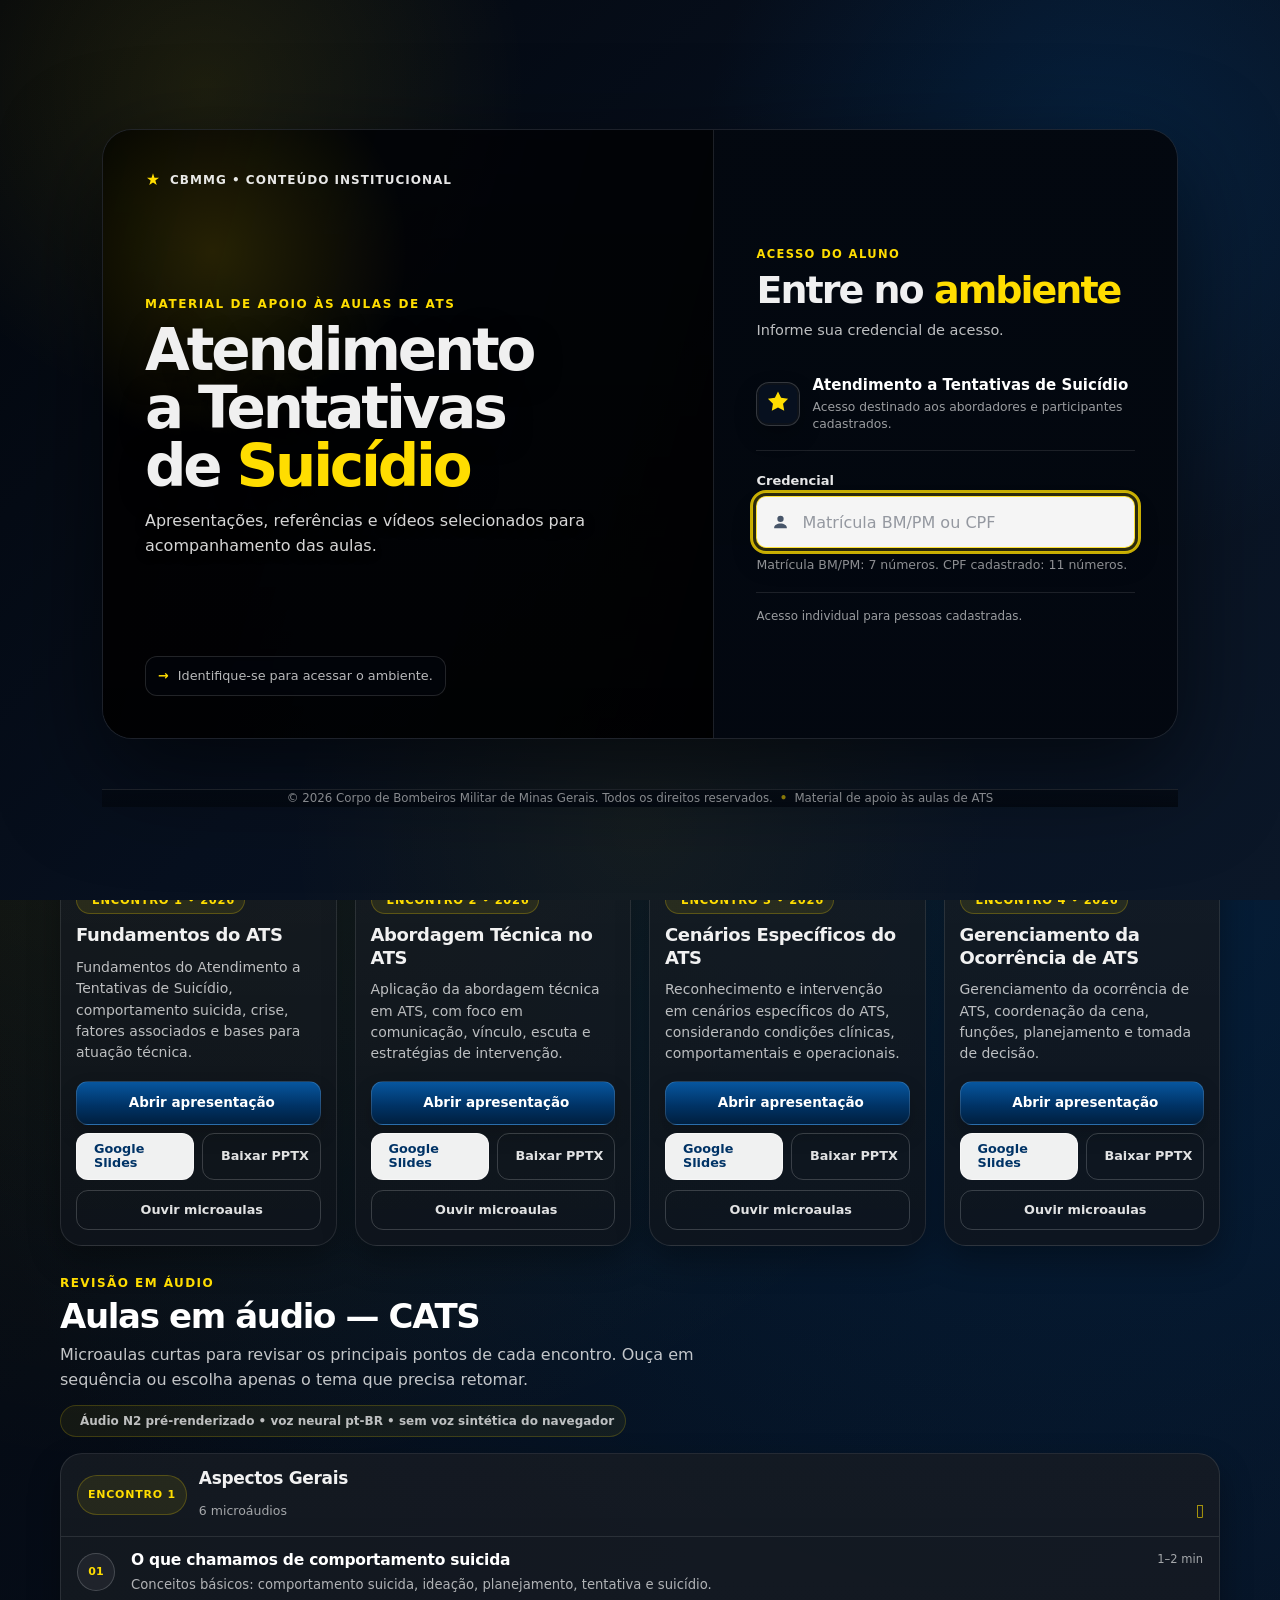
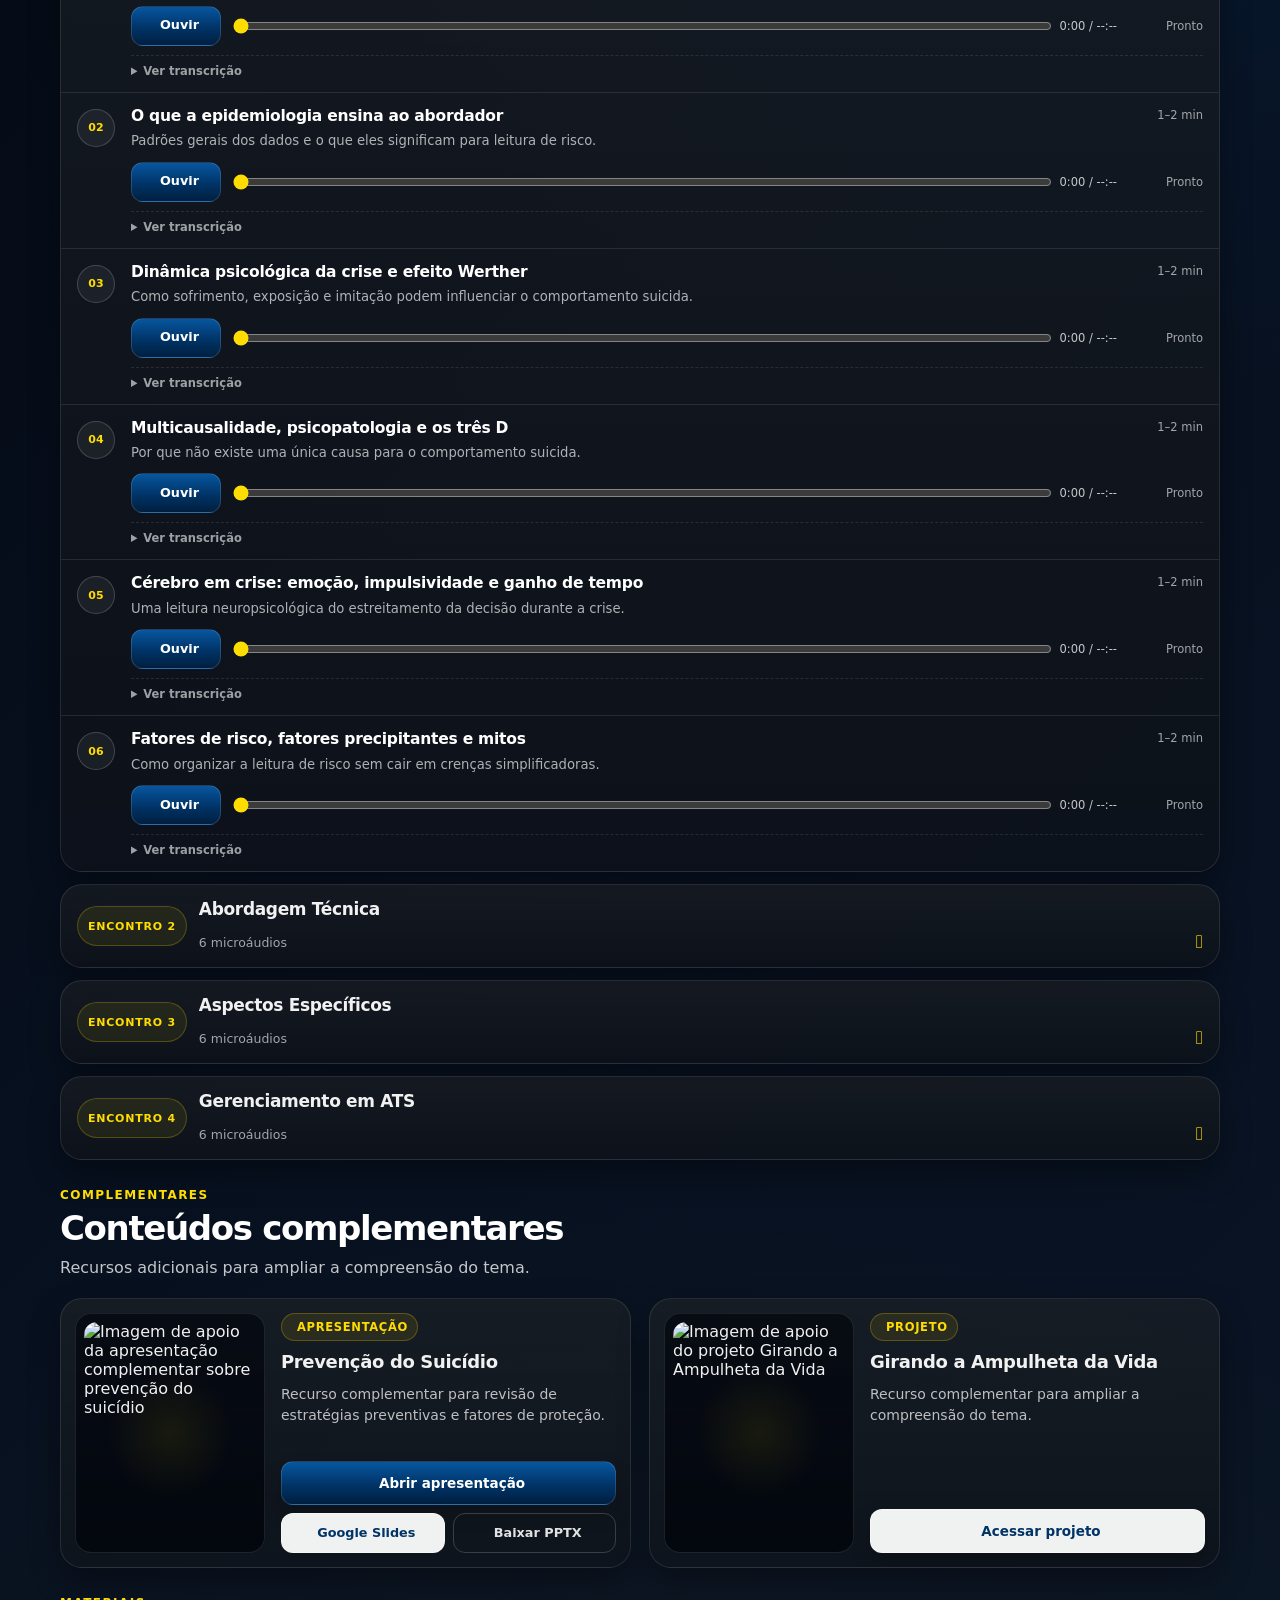
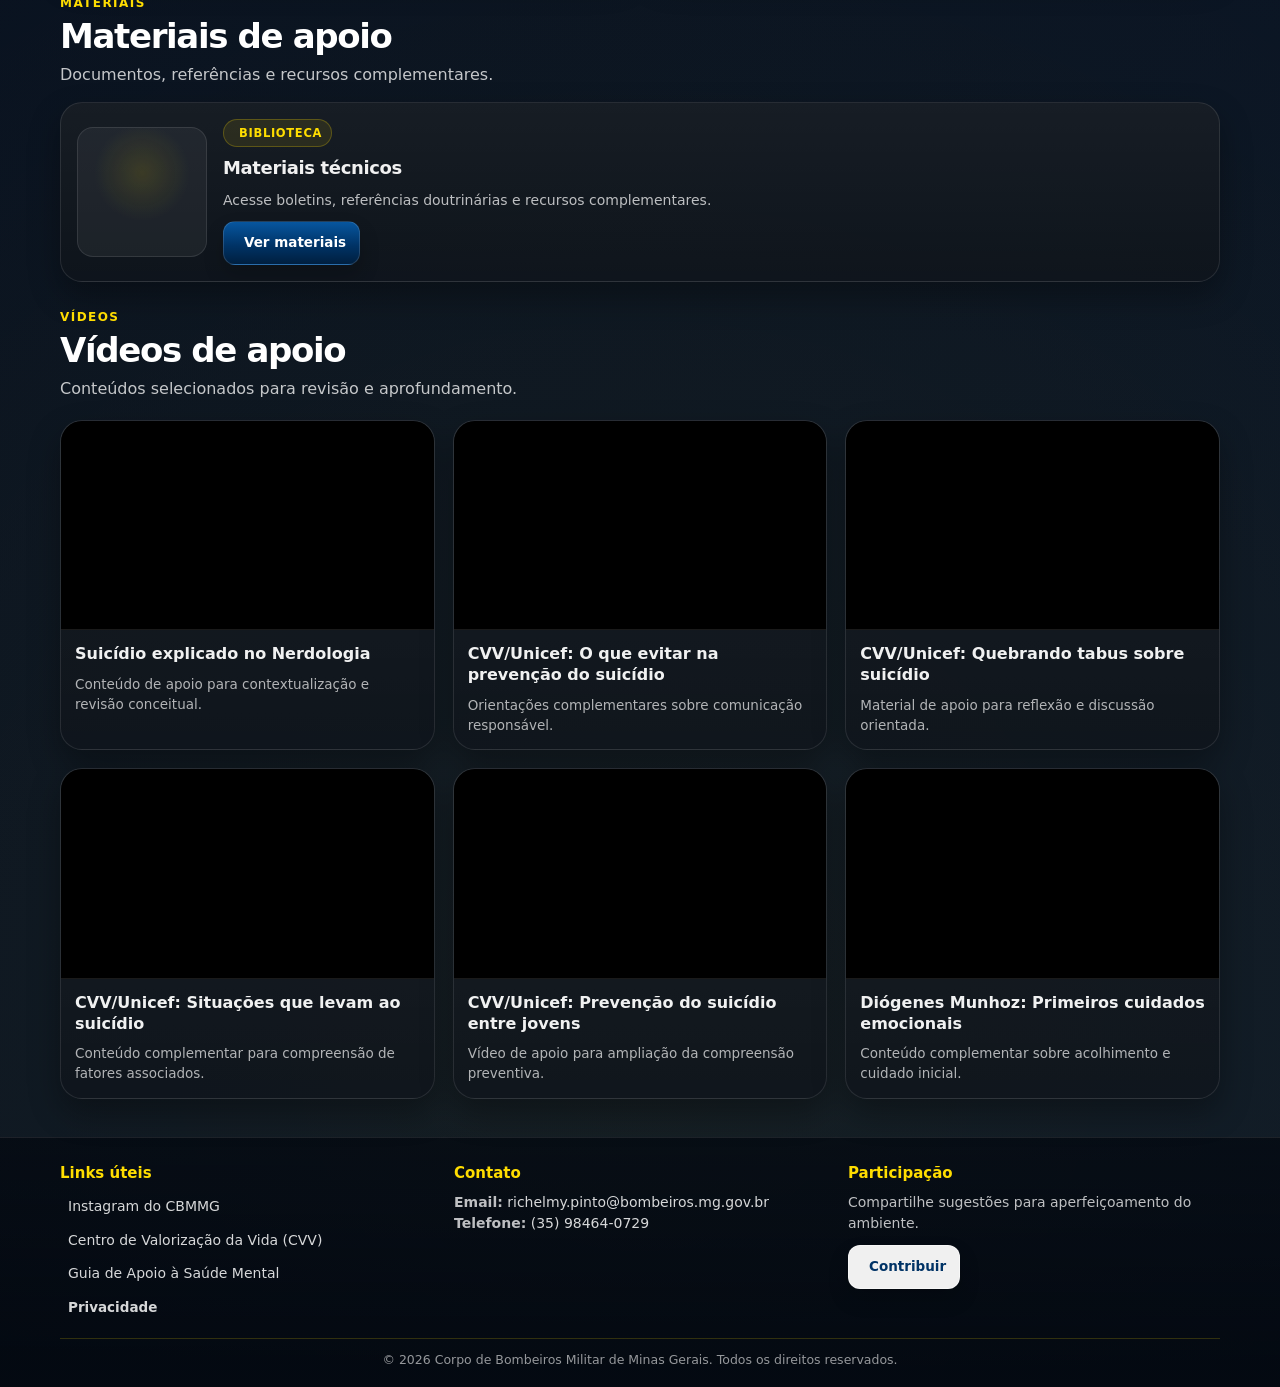
==== commit 52f659fa: "feat: add privacy-safe RIC analytics client" ====
--- a/index.html
+++ b/index.html
@@ -8,6 +8,10 @@
 <title>Atendimento a Tentativas de Suicídio | Material de Apoio às Aulas</title>
 <link rel="icon" href='data:image/svg+xml,<svg xmlns="http://www.w3.org/2000/svg" viewBox="0 0 64 64"><rect width="64" height="64" rx="12" fill="%2307101f"/><path d="M32 11l5.2 10.5L49 23.2l-8.5 8.3 2 11.7L32 37.7 21.5 43.2l2-11.7L15 23.2l11.8-1.7z" fill="%23ffdd00"/></svg>'>
 <link rel="stylesheet" href="https://cdn.jsdelivr.net/npm/remixicon@4.3.0/fonts/remixicon.css"><link rel="stylesheet" href="styles.css"><link rel="stylesheet" href="auth.css?v=20260905-2">
+
+<meta name="ric-analytics-page" content="curso-ats">
+<meta name="ric-analytics-privacy" content="public">
+<script src="https://ricmurtapsicologia.github.io/RPD/assets/js/ric-analytics.js?v=1.0.0" defer></script>
 </head>
 <body>
 <a class="skip-link" href="#conteudo">Pular para o conteúdo</a>
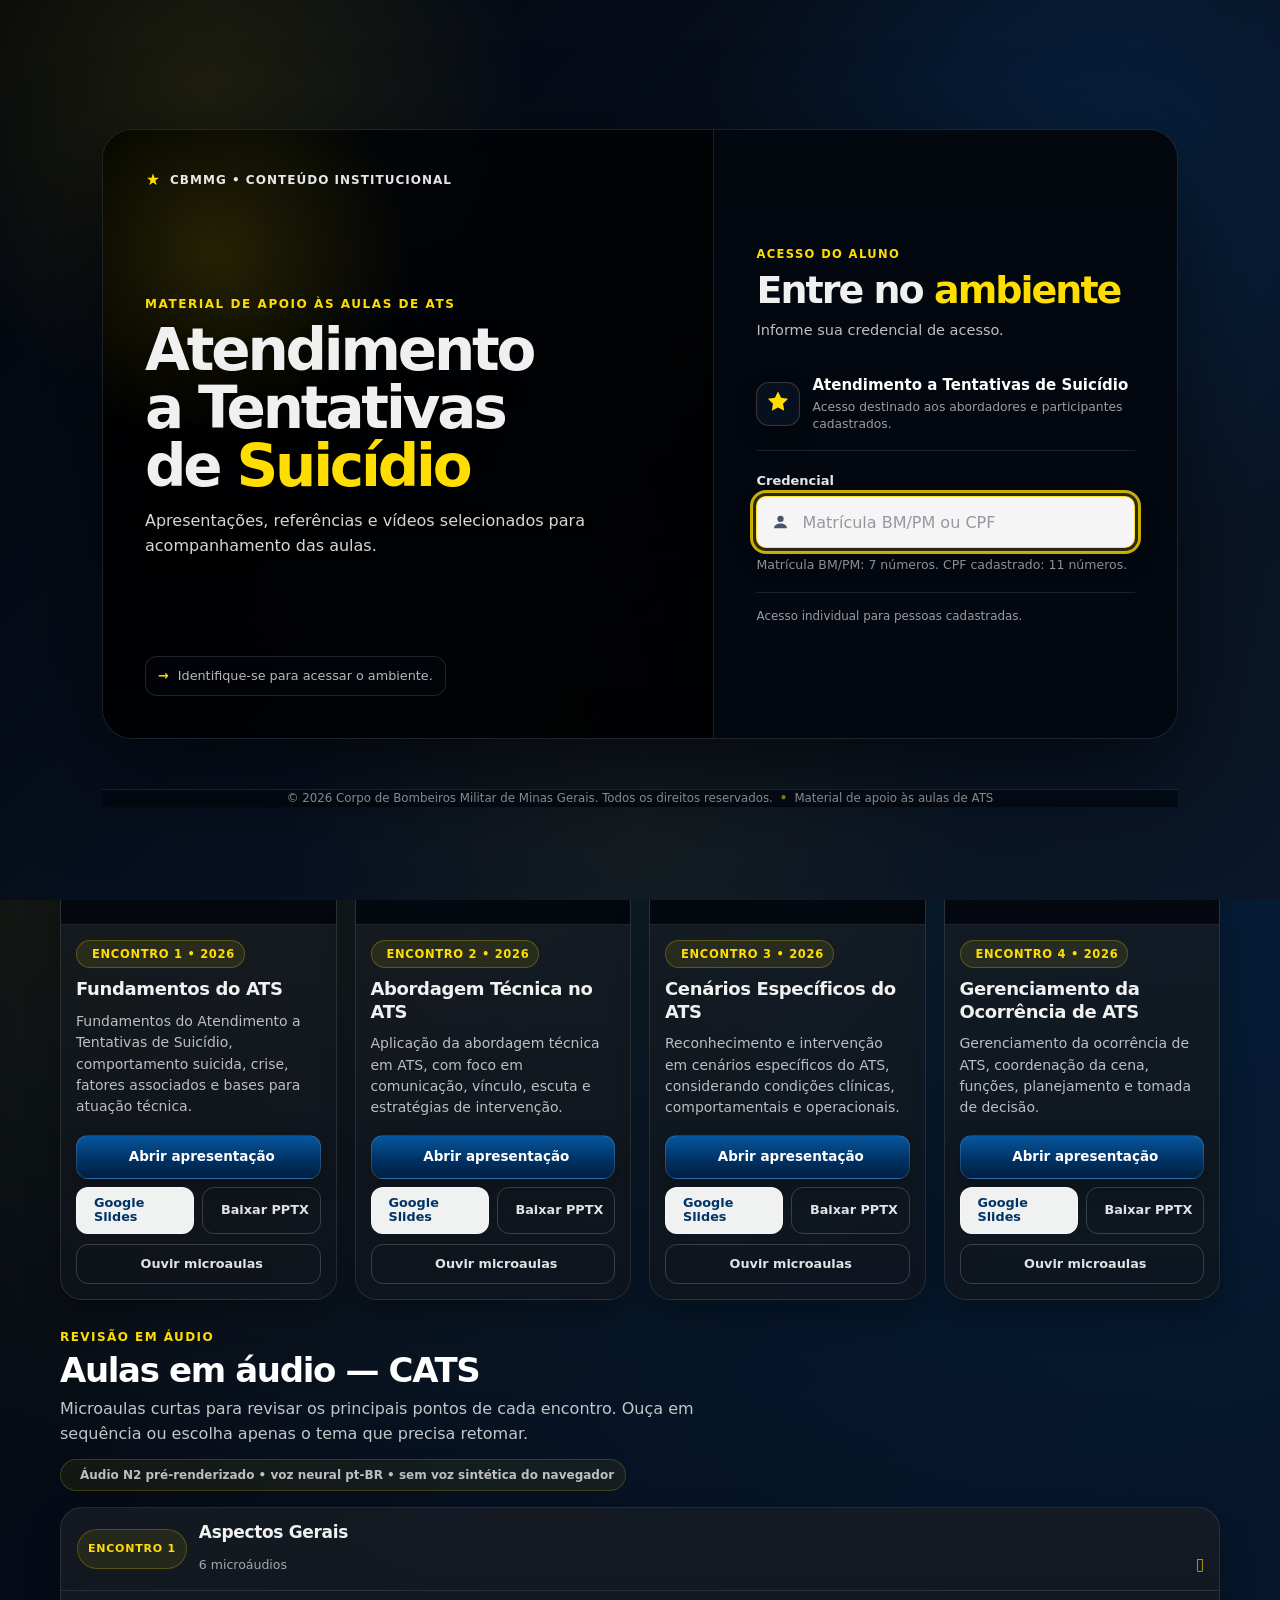
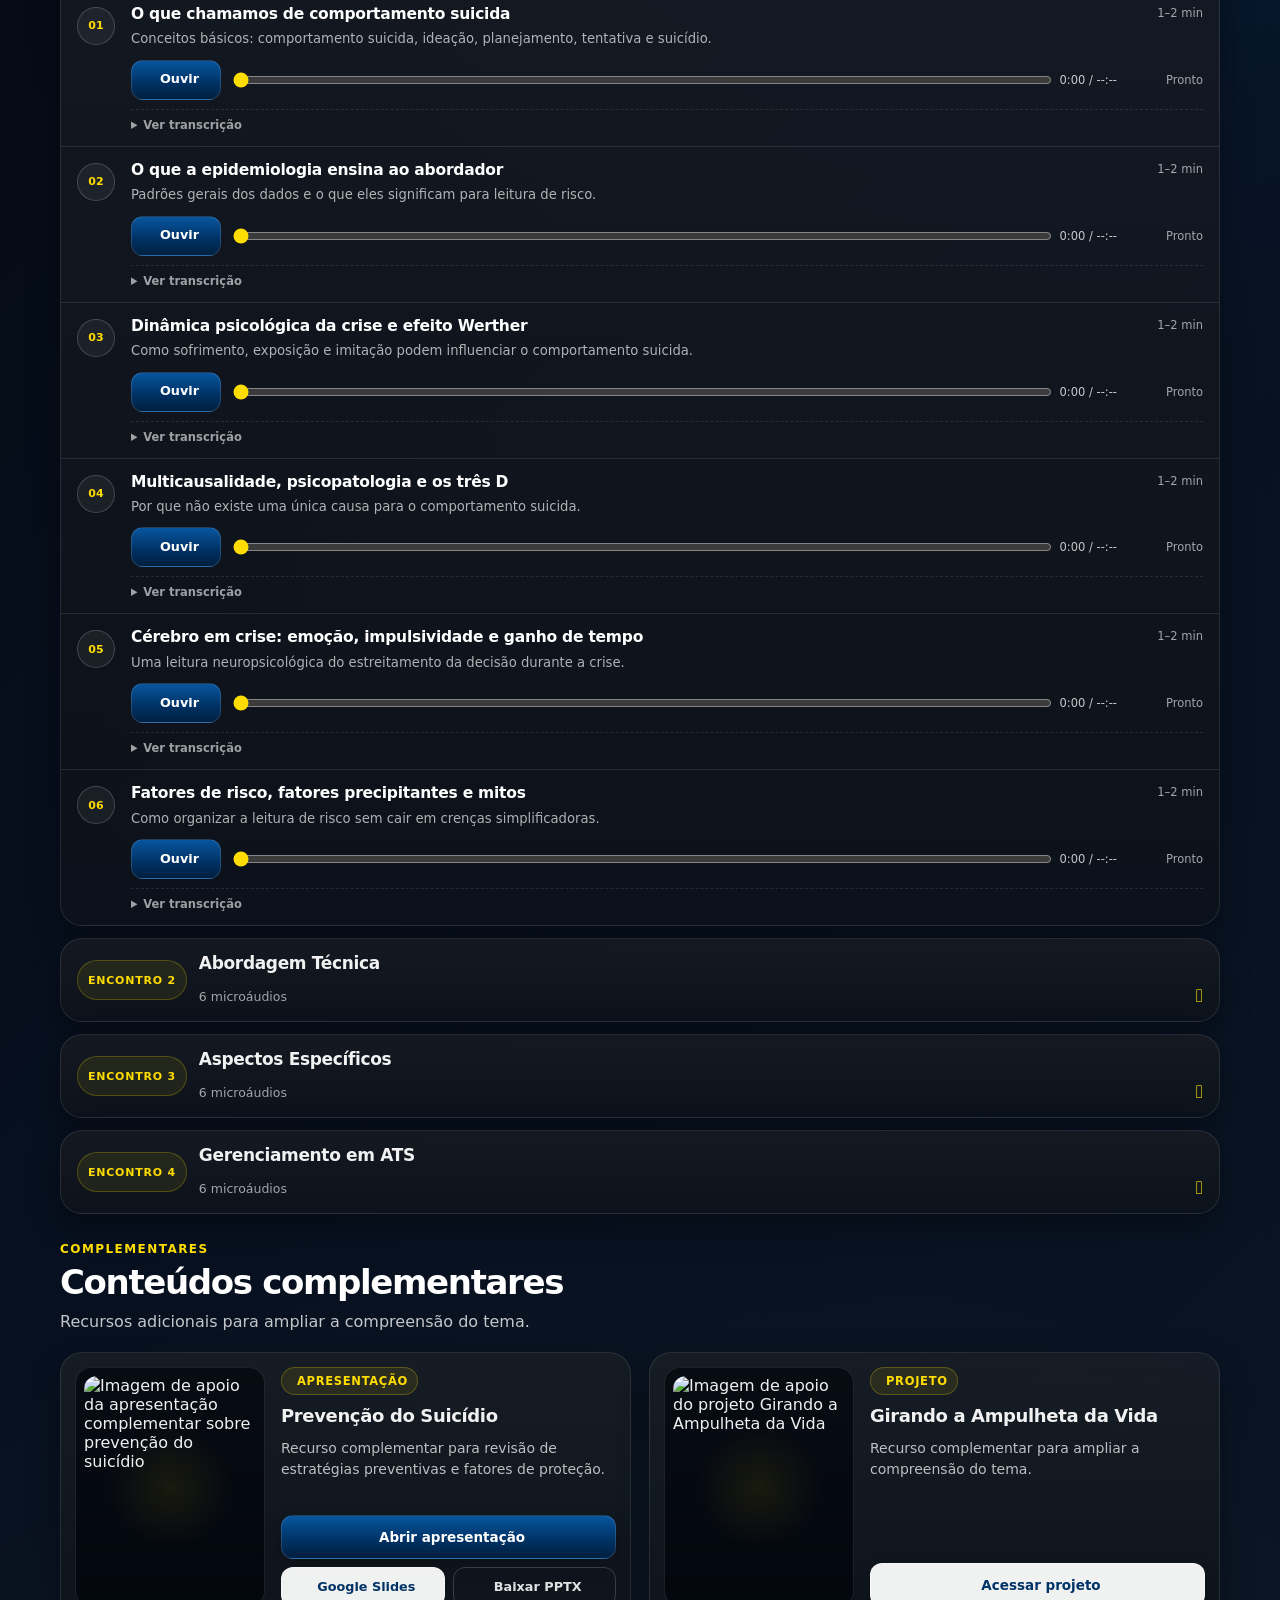
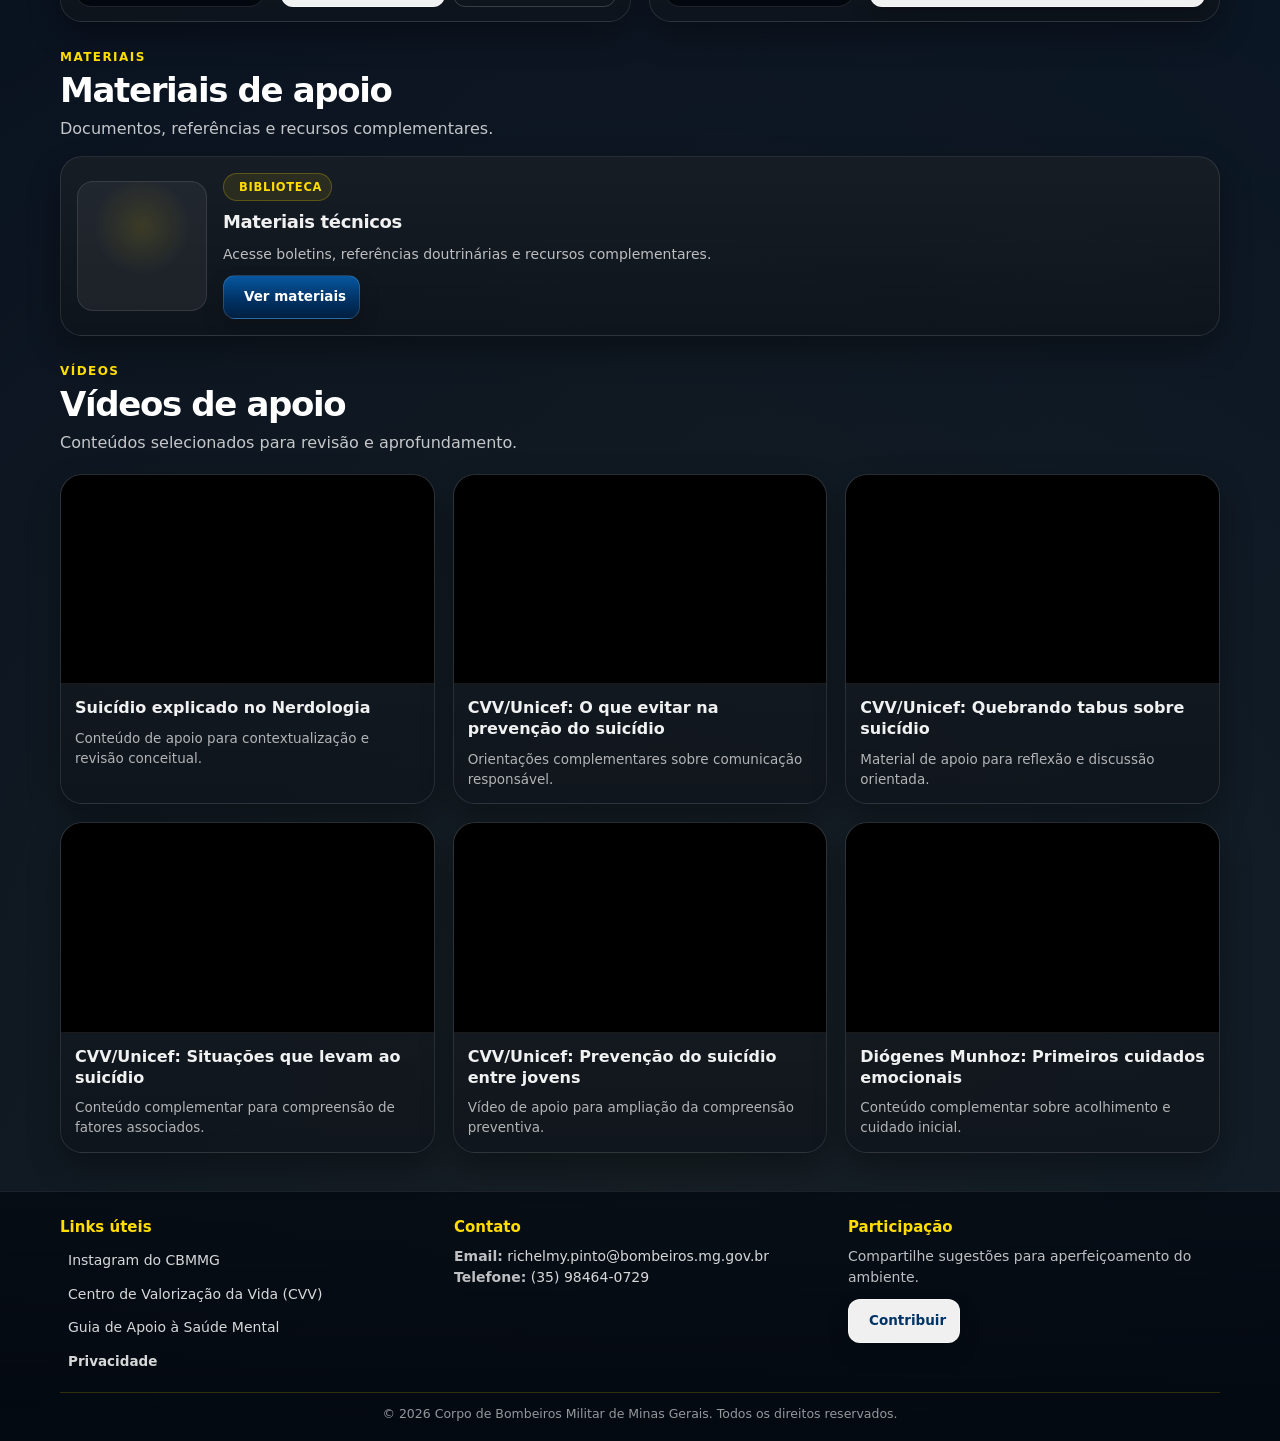
==== commit 6b017156: "Ativa SEO estático e prévia social da página ATS" ====
--- a/index.html
+++ b/index.html
@@ -2,10 +2,13 @@
 <html lang="pt-BR">
 <head>
 <meta charset="UTF-8"><meta name="viewport" content="width=device-width,initial-scale=1"><meta name="theme-color" content="#07101f">
-<meta name="robots" content="noindex,nofollow,noarchive"><meta name="googlebot" content="noindex,nofollow,noarchive">
-<meta name="description" content="Material de apoio às aulas de Atendimento a Tentativas de Suicídio - CBMMG"><meta name="keywords" content="ATS, CBMMG, atendimento a tentativas de suicídio, material de apoio, bombeiros, saúde mental"><meta name="author" content="Major BM Richelmy Murta Pinto">
-<meta property="og:title" content="Atendimento a Tentativas de Suicídio - Material de Apoio às Aulas"><meta property="og:description" content="Consulte apresentações, referências e vídeos selecionados para acompanhamento das aulas."><meta property="og:image" content="https://i.pinimg.com/originals/33/9d/0c/339d0cc2f05bbb719debe6a5efb414dd.jpg"><meta property="og:url" content="https://ricmurtapsicologia.github.io/Curso-ATS/"><meta property="og:type" content="website">
-<title>Atendimento a Tentativas de Suicídio | Material de Apoio às Aulas</title>
+<meta name="robots" content="index,follow,max-image-preview:large,max-snippet:-1,max-video-preview:-1"><meta name="googlebot" content="index,follow,max-image-preview:large,max-snippet:-1,max-video-preview:-1">
+<meta name="description" content="Material de apoio às aulas de Atendimento a Tentativas de Suicídio (ATS): apresentações, referências técnicas, vídeos e conteúdos institucionais do CBMMG."><meta name="keywords" content="ATS, Atendimento a Tentativas de Suicídio, CBMMG, abordagem técnica, prevenção do suicídio, bombeiros, saúde mental, material de apoio ATS"><meta name="author" content="Major BM Richelmy Murta Pinto">
+<link rel="canonical" href="https://ricmurtapsicologia.github.io/Curso-ATS/">
+<meta property="og:title" content="Atendimento a Tentativas de Suicídio | Aulas ATS — CBMMG"><meta property="og:description" content="Apresentações, referências técnicas, vídeos e materiais de apoio às aulas de Atendimento a Tentativas de Suicídio (ATS)."><meta property="og:image" content="https://i.pinimg.com/originals/33/9d/0c/339d0cc2f05bbb719debe6a5efb414dd.jpg"><meta property="og:image:secure_url" content="https://i.pinimg.com/originals/33/9d/0c/339d0cc2f05bbb719debe6a5efb414dd.jpg"><meta property="og:image:type" content="image/jpeg"><meta property="og:image:alt" content="Material de apoio às aulas de Atendimento a Tentativas de Suicídio — CBMMG"><meta property="og:url" content="https://ricmurtapsicologia.github.io/Curso-ATS/"><meta property="og:type" content="website"><meta property="og:site_name" content="CBMMG — Aulas ATS"><meta property="og:locale" content="pt_BR">
+<meta name="twitter:card" content="summary_large_image"><meta name="twitter:title" content="Atendimento a Tentativas de Suicídio | Aulas ATS — CBMMG"><meta name="twitter:description" content="Apresentações, referências técnicas, vídeos e materiais de apoio às aulas de ATS."><meta name="twitter:image" content="https://i.pinimg.com/originals/33/9d/0c/339d0cc2f05bbb719debe6a5efb414dd.jpg">
+<title>Atendimento a Tentativas de Suicídio | Aulas ATS — CBMMG</title>
+<script type="application/ld+json">{"@context":"https://schema.org","@type":"Course","name":"Atendimento a Tentativas de Suicídio (ATS)","description":"Material de apoio às aulas de Atendimento a Tentativas de Suicídio (ATS), com apresentações, referências técnicas, vídeos e conteúdos institucionais.","url":"https://ricmurtapsicologia.github.io/Curso-ATS/","inLanguage":"pt-BR","provider":{"@type":"Organization","name":"Corpo de Bombeiros Militar de Minas Gerais","alternateName":"CBMMG"}}</script>
 <link rel="icon" href='data:image/svg+xml,<svg xmlns="http://www.w3.org/2000/svg" viewBox="0 0 64 64"><rect width="64" height="64" rx="12" fill="%2307101f"/><path d="M32 11l5.2 10.5L49 23.2l-8.5 8.3 2 11.7L32 37.7 21.5 43.2l2-11.7L15 23.2l11.8-1.7z" fill="%23ffdd00"/></svg>'>
 <link rel="stylesheet" href="https://cdn.jsdelivr.net/npm/remixicon@4.3.0/fonts/remixicon.css"><link rel="stylesheet" href="styles.css"><link rel="stylesheet" href="auth.css?v=20260905-2">
 
@@ -42,6 +45,6 @@
 <dialog id="slidesViewer" class="modal viewer" aria-labelledby="slidesTitle"><div class="modal-head"><strong id="slidesTitle"><i class="ri-slideshow-2-line" aria-hidden="true"></i> Apresentação</strong><button id="closeX" class="btn ghost" type="button" aria-label="Fechar visualizador de slides"><i class="ri-close-line" aria-hidden="true"></i></button></div><div class="layout"><div class="controls"><a id="openExternal" class="btn secondary" target="_blank" rel="noopener noreferrer"><i class="ri-external-link-line" aria-hidden="true"></i> Abrir no Google Slides</a><a id="downloadPptx" class="btn ghost" target="_blank" rel="noopener noreferrer"><i class="ri-download-2-line" aria-hidden="true"></i> Baixar PPTX</a><span class="tip">Use os controles do próprio Google Slides dentro da apresentação. Isso evita falhas de navegação entre diferentes decks.</span></div><div class="frame-wrap"><iframe id="slidesFrame" title="Visualização de slides" allow="autoplay; fullscreen" referrerpolicy="strict-origin-when-cross-origin"></iframe></div></div><div class="modal-actions"><button id="slidesClose" class="btn ghost" type="button"><i class="ri-close-circle-line" aria-hidden="true"></i> Encerrar</button></div></dialog>
 <dialog id="privacyDialog" class="modal" aria-labelledby="privacyTitle"><div class="modal-head"><strong id="privacyTitle"><i class="ri-shield-check-line" aria-hidden="true"></i> Privacidade</strong><button id="privacyCloseX" class="btn ghost" type="button" aria-label="Fechar informações de privacidade"><i class="ri-close-line" aria-hidden="true"></i></button></div><div class="privacy-body"><p>Este ambiente não realiza coleta analítica própria nesta versão. A integração anterior com Google Analytics foi desativada até que exista mecanismo explícito de consentimento.</p><p>Apresentações, vídeos e alguns materiais são carregados ou abertos por serviços externos, como Google, YouTube, Google Drive e outros sites indicados na própria página. Esses serviços possuem políticas de privacidade próprias.</p><p>O antigo chat externo foi removido para reduzir dependências, rastreamento e interferências na experiência de estudo.</p></div><div class="modal-actions"><button id="privacyClose" class="btn ghost" type="button">Fechar</button></div></dialog>
 <script src="auth.js?v=20260905-2" defer></script>
-<script src="hardening.js?v=20260905-3" defer></script>
+<script src="hardening.js?v=20260909-4" defer></script>
 <script src="app.js" defer></script>
 </body></html>
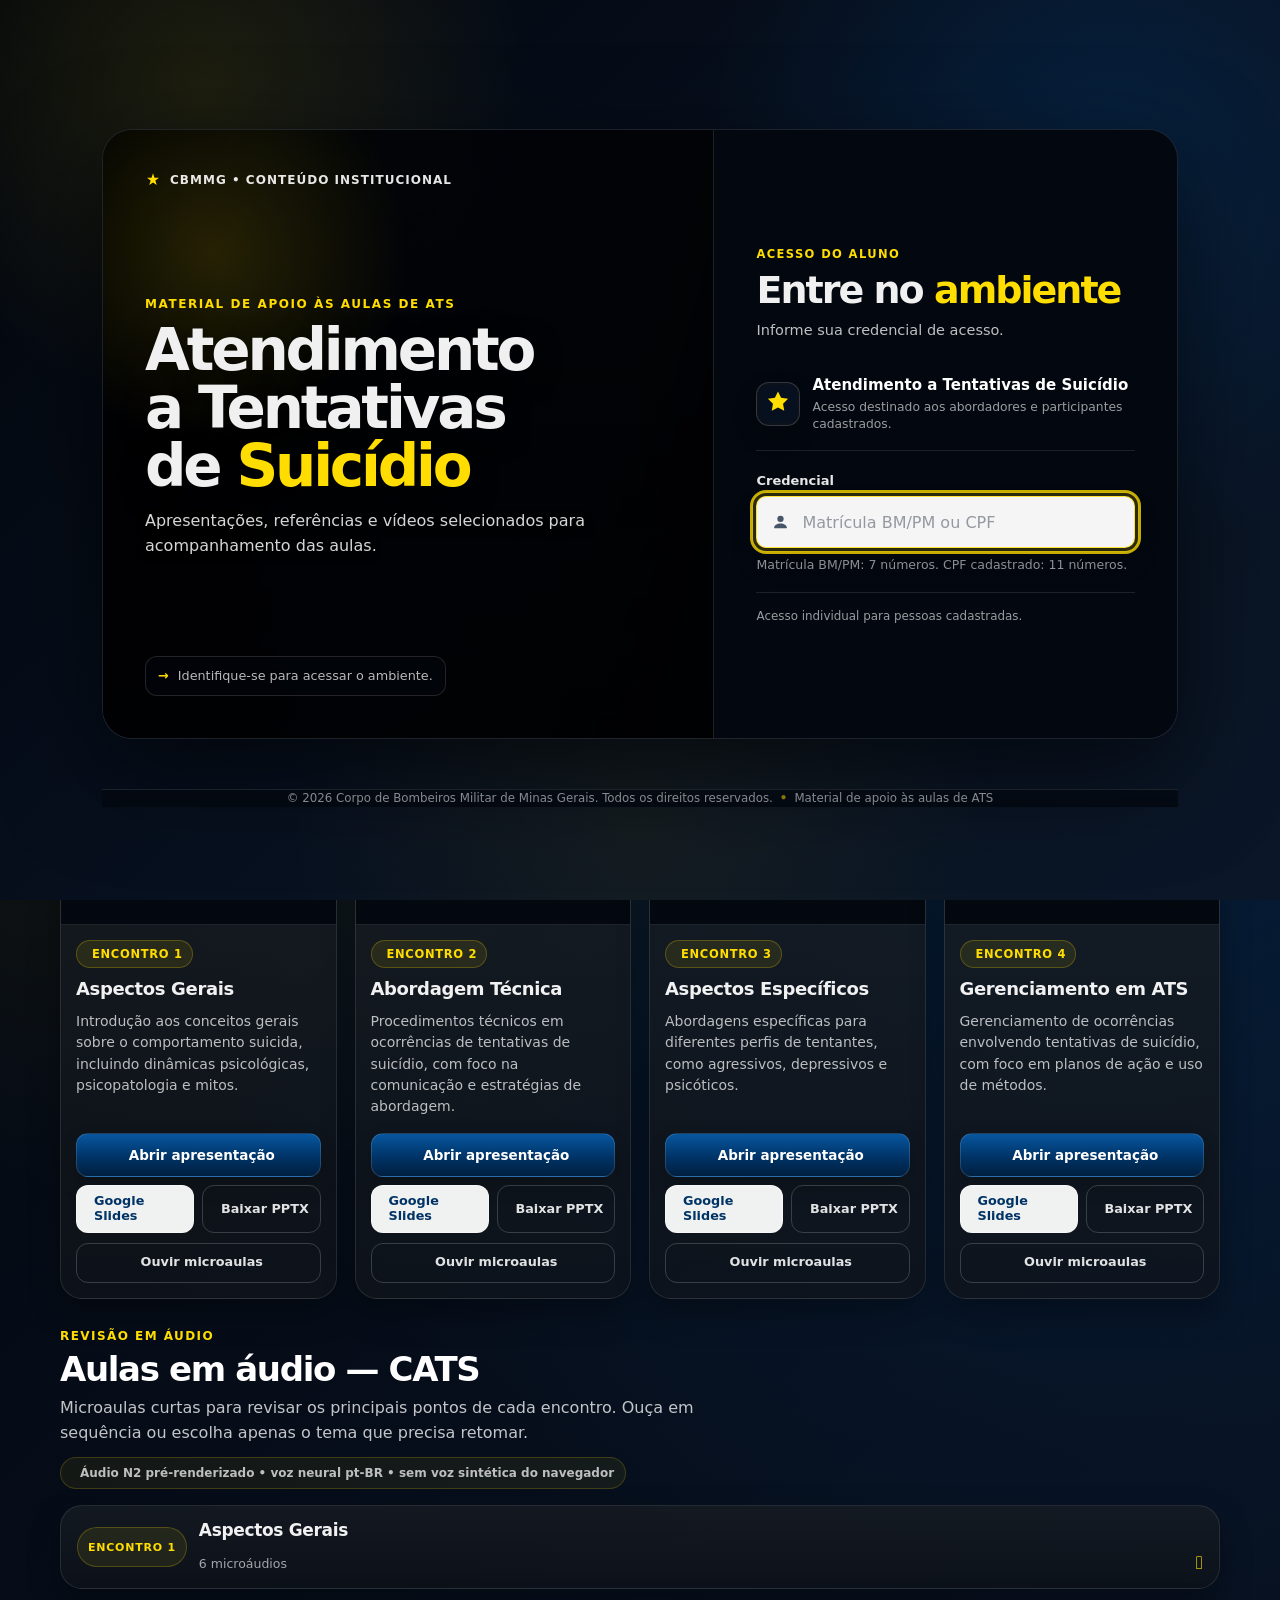
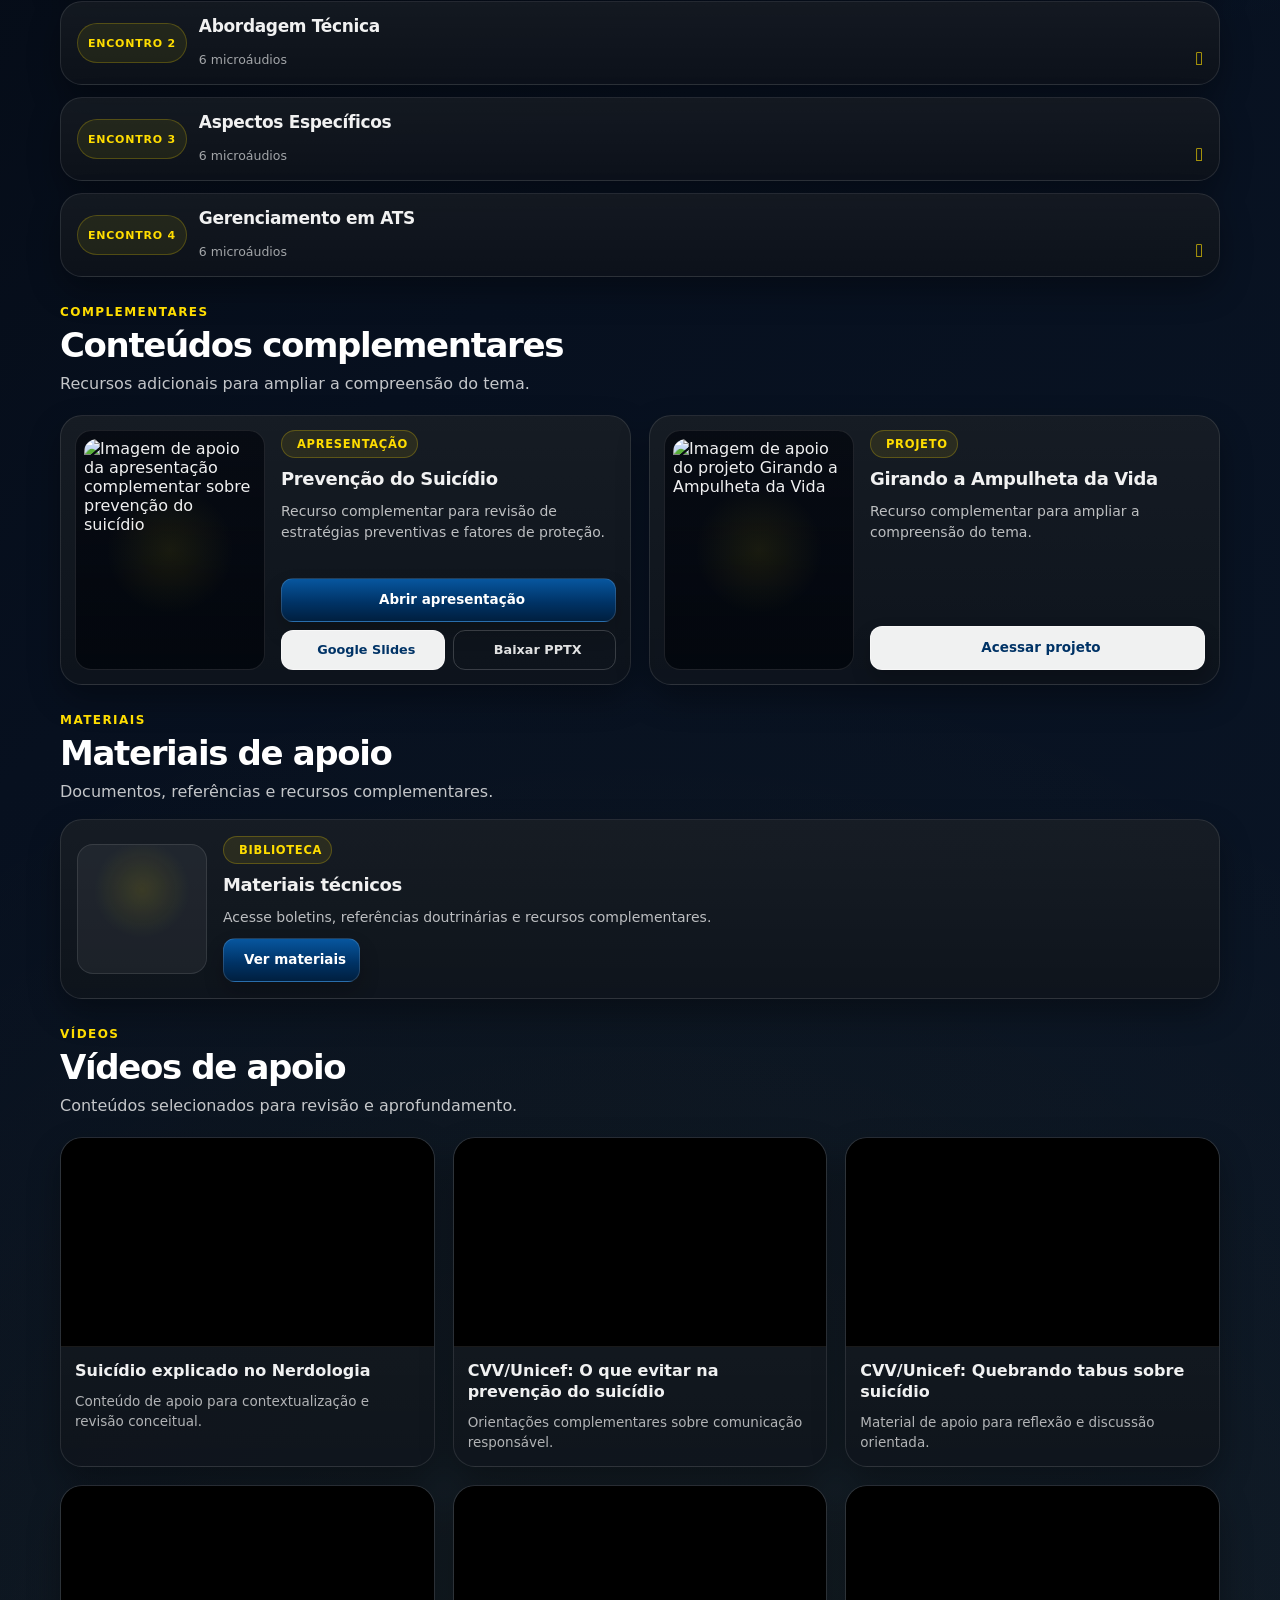
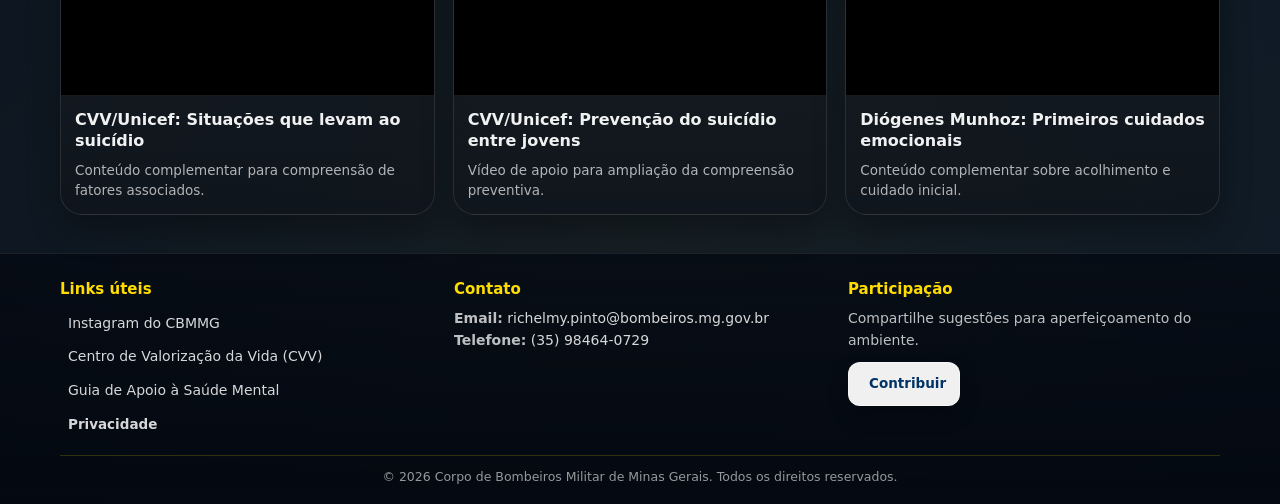
==== commit b7f31a64: "Hotfix performance e carregamento crítico da página ATS" ====
--- a/index.html
+++ b/index.html
@@ -10,11 +10,16 @@
 <title>Atendimento a Tentativas de Suicídio | Aulas ATS — CBMMG</title>
 <script type="application/ld+json">{"@context":"https://schema.org","@type":"Course","name":"Atendimento a Tentativas de Suicídio (ATS)","description":"Material de apoio às aulas de Atendimento a Tentativas de Suicídio (ATS), com apresentações, referências técnicas, vídeos e conteúdos institucionais.","url":"https://ricmurtapsicologia.github.io/Curso-ATS/","inLanguage":"pt-BR","provider":{"@type":"Organization","name":"Corpo de Bombeiros Militar de Minas Gerais","alternateName":"CBMMG"}}</script>
 <link rel="icon" href='data:image/svg+xml,<svg xmlns="http://www.w3.org/2000/svg" viewBox="0 0 64 64"><rect width="64" height="64" rx="12" fill="%2307101f"/><path d="M32 11l5.2 10.5L49 23.2l-8.5 8.3 2 11.7L32 37.7 21.5 43.2l2-11.7L15 23.2l11.8-1.7z" fill="%23ffdd00"/></svg>'>
-<link rel="stylesheet" href="https://cdn.jsdelivr.net/npm/remixicon@4.3.0/fonts/remixicon.css"><link rel="stylesheet" href="styles.css"><link rel="stylesheet" href="auth.css?v=20260905-2">
+<link rel="preconnect" href="https://cdn.jsdelivr.net" crossorigin>
+<link rel="preconnect" href="https://i.pinimg.com" crossorigin>
+<link rel="preload" as="image" href="https://i.pinimg.com/736x/29/42/2a/29422ad8bed8166ef119bcef4792218f.jpg" fetchpriority="high">
+<link rel="stylesheet" href="https://cdn.jsdelivr.net/npm/remixicon@4.3.0/fonts/remixicon.css" media="print" onload="this.media='all'">
+<noscript><link rel="stylesheet" href="https://cdn.jsdelivr.net/npm/remixicon@4.3.0/fonts/remixicon.css"></noscript>
+<link rel="stylesheet" href="styles.css"><link rel="stylesheet" href="auth.css?v=20260905-2">
 
 <meta name="ric-analytics-page" content="curso-ats">
 <meta name="ric-analytics-privacy" content="public">
-<script src="https://ricmurtapsicologia.github.io/RPD/assets/js/ric-analytics.js?v=1.0.0" defer></script>
+<script src="https://ricmurtapsicologia.github.io/RPD/assets/js/ric-analytics.js?v=1.1.2" defer></script>
 </head>
 <body>
 <a class="skip-link" href="#conteudo">Pular para o conteúdo</a>
